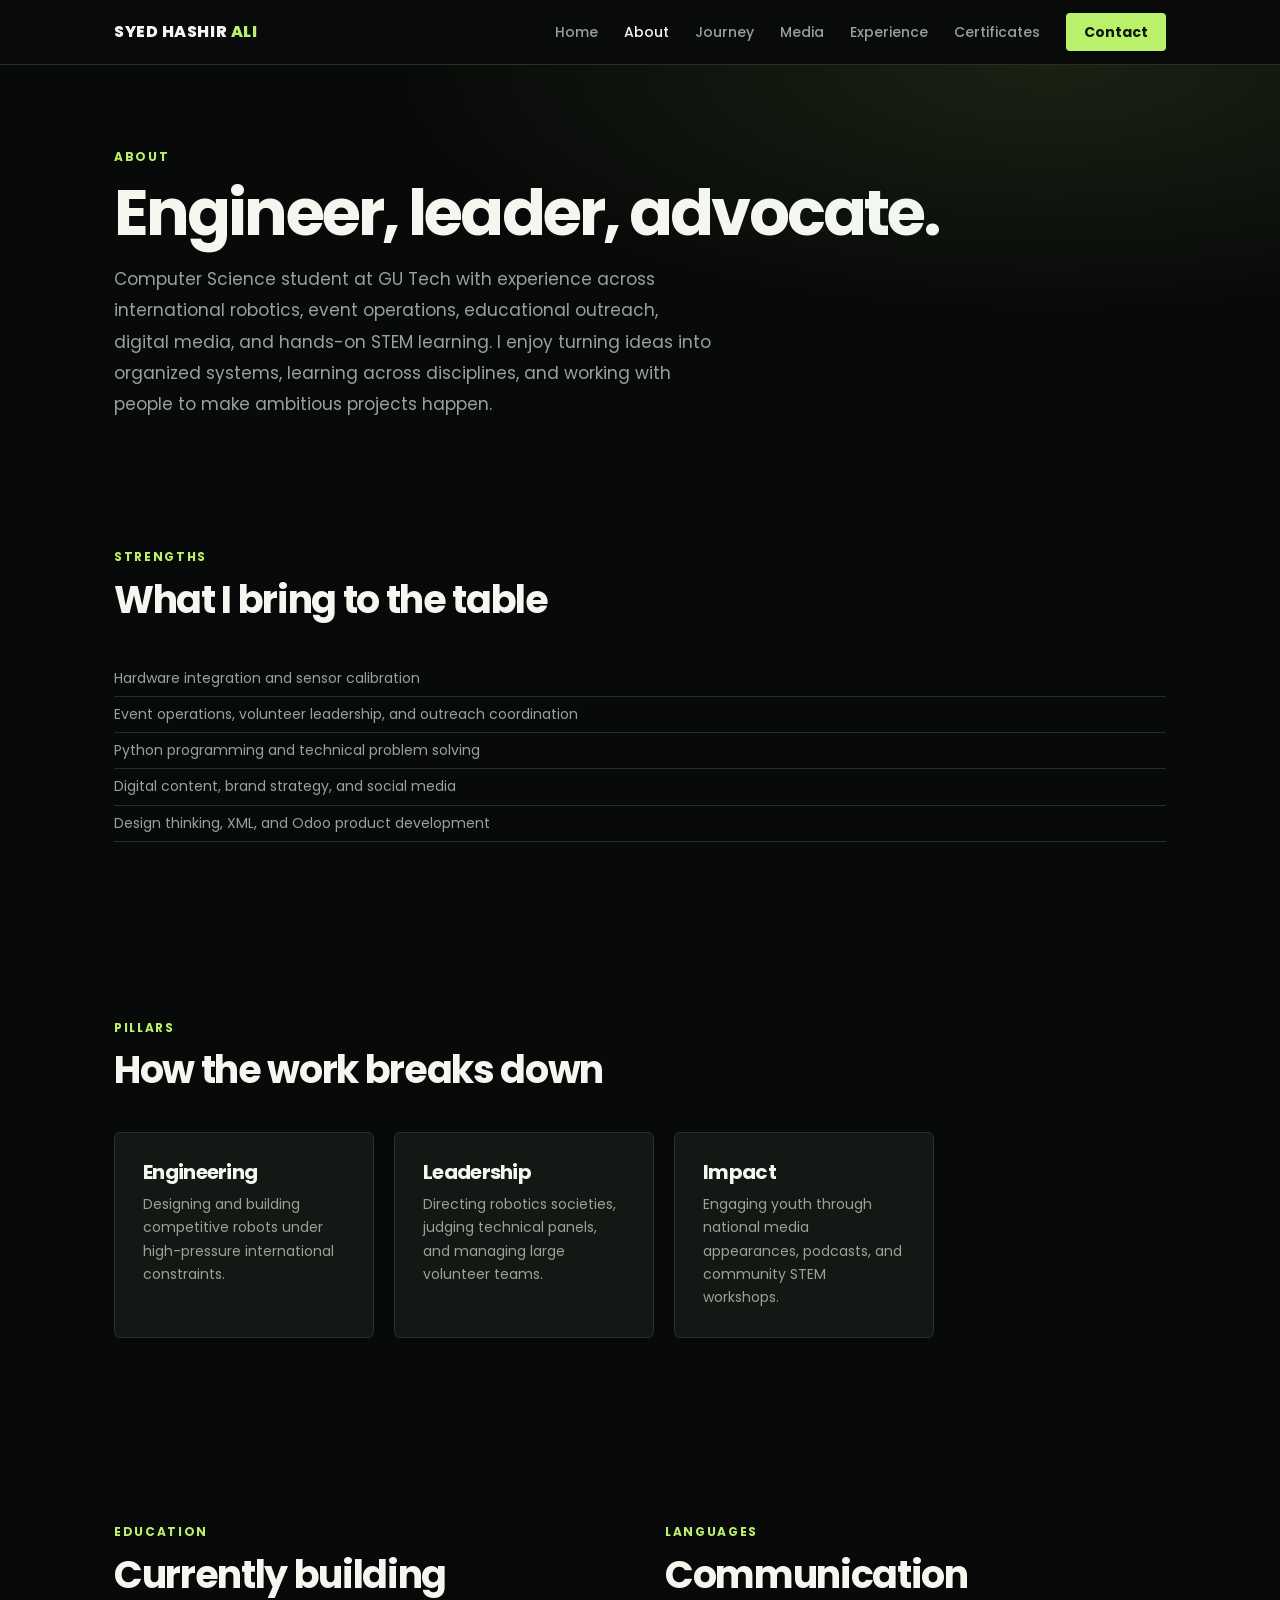
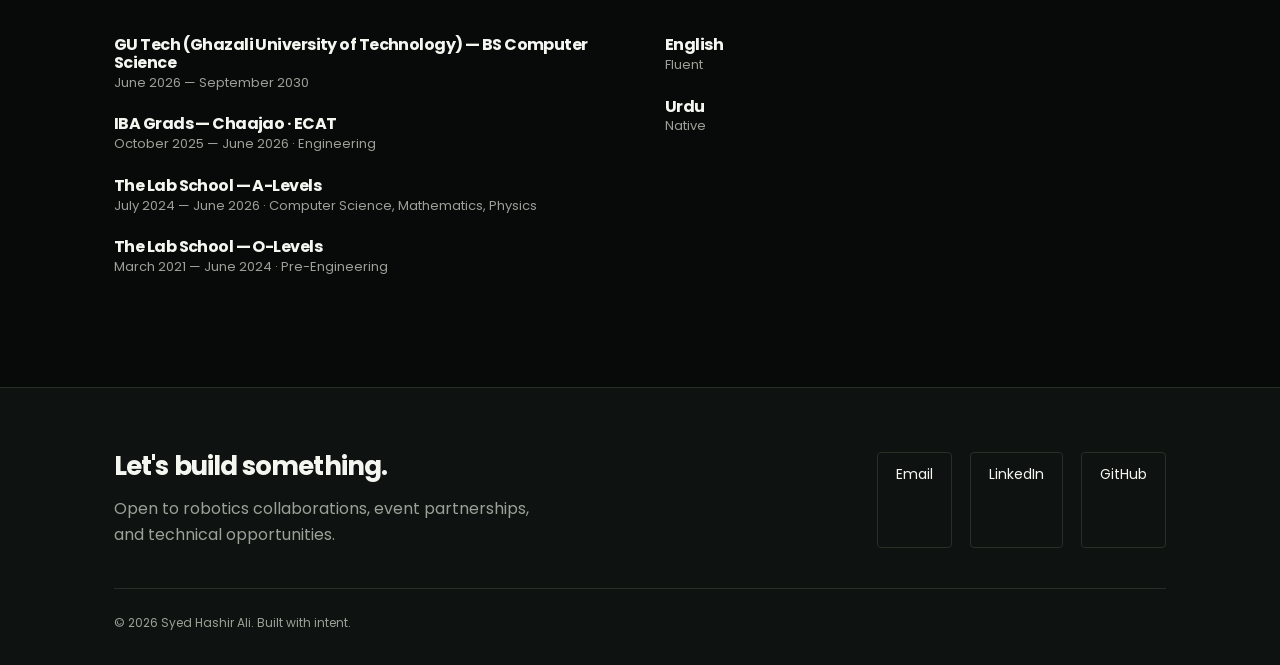
==== public/about.html @ 3af96822 "Fix asset paths and structure for Vercel" ====
<!DOCTYPE html>
<html lang="en">
<head>
<meta charset="UTF-8">
<meta name="viewport" content="width=device-width, initial-scale=1">
<title>About — Syed Hashir Ali</title>
<link rel="preconnect" href="https://fonts.googleapis.com">
<link href="https://fonts.googleapis.com/css2?family=Poppins:wght@400;500;600;700;800&display=swap" rel="stylesheet">
<link rel="stylesheet" href="style.css">
</head>
<body>

<nav>
  <div class="wrap">
    <a class="logo" href="index.html">SYED HASHIR <span>ALI</span></a>
    <button class="nav-toggle" aria-label="Menu">☰</button>
    <ul class="nav-links">
      <li><a href="index.html">Home</a></li>
      <li><a href="about.html" class="active">About</a></li>
      <li><a href="journey.html">Journey</a></li>
      <li><a href="media.html">Media</a></li>
      <li><a href="experience.html">Experience</a></li>
      <li><a href="certifications.html">Certificates</a></li>
      <li><a href="contact.html" class="cta">Contact</a></li>
    </ul>
  </div>
</nav>

<section class="page-hero">
  <div class="wrap">
    <div class="eyebrow">About</div>
    <h1>Engineer, leader, advocate.</h1>
    <p>Computer Science student at GU Tech with experience across international robotics, event operations, educational outreach, digital media, and hands-on STEM learning. I enjoy turning ideas into organized systems, learning across disciplines, and working with people to make ambitious projects happen.</p>
  </div>
</section>

<section>
  <div class="wrap">
    <div class="section-head reveal"><div class="eyebrow">Strengths</div><h2>What I bring to the table</h2></div>
    <div class="skills-grid reveal">
      <div class="skill-cat"><ul>
        <li>Hardware integration and sensor calibration</li>
        <li>Event operations, volunteer leadership, and outreach coordination</li>
        <li>Python programming and technical problem solving</li>
        <li>Digital content, brand strategy, and social media</li>
        <li>Design thinking, XML, and Odoo product development</li>
      </ul></div>
    </div>
  </div>
</section>

<section>
  <div class="wrap">
    <div class="section-head reveal"><div class="eyebrow">Pillars</div><h2>How the work breaks down</h2></div>
    <div class="pillars-row reveal">
      <div class="pillar"><h3>Engineering</h3><p>Designing and building competitive robots under high-pressure international constraints.</p></div>
      <div class="pillar"><h3>Leadership</h3><p>Directing robotics societies, judging technical panels, and managing large volunteer teams.</p></div>
      <div class="pillar"><h3>Impact</h3><p>Engaging youth through national media appearances, podcasts, and community STEM workshops.</p></div>
    </div>
  </div>
</section>

<section id="education">
  <div class="wrap two-col">
    <div class="reveal">
      <div class="section-head"><div class="eyebrow">Education</div><h2>Currently building</h2></div>
      <div class="edu-item"><h3>GU Tech (Ghazali University of Technology) — BS Computer Science</h3><div class="when">June 2026 — September 2030</div></div>
      <div class="edu-item"><h3>IBA Grads — Chaajao · ECAT</h3><div class="when">October 2025 — June 2026 · Engineering</div></div>
      <div class="edu-item"><h3>The Lab School — A-Levels</h3><div class="when">July 2024 — June 2026 · Computer Science, Mathematics, Physics</div></div>
      <div class="edu-item"><h3>The Lab School — O-Levels</h3><div class="when">March 2021 — June 2024 · Pre-Engineering</div></div>
    </div>
    <div class="reveal">
      <div class="section-head"><div class="eyebrow">Languages</div><h2>Communication</h2></div>
      <div class="edu-item"><h3>English</h3><div class="when">Fluent</div></div>
      <div class="edu-item"><h3>Urdu</h3><div class="when">Native</div></div>
    </div>
  </div>
</section>

<footer>
  <div class="wrap">
    <div class="foot-grid">
      <div>
        <h2>Let's build something.</h2>
        <p style="color:var(--muted); max-width:420px;">Open to robotics collaborations, event partnerships, and technical opportunities.</p>
      </div>
      <div class="foot-links">
        <a href="mailto:ahashir541@gmail.com">Email</a>
        <a href="https://www.linkedin.com/in/syedhashiraly" target="_blank" rel="noopener">LinkedIn</a>
        <a href="https://github.com/ahashir541" target="_blank" rel="noopener">GitHub</a>
      </div>
    </div>
    <div class="copyright">© 2026 Syed Hashir Ali. Built with intent.</div>
  </div>
</footer>

<script src="main.js"></script>
</body>
</html>
---- public/style.css ----
/* ============================================
   Syed Hashir Ali — Personal Site
   Shared stylesheet, used by every page.
   ============================================ */
:root{
  --bg:#080A09; --bg2:#0E1210; --text:#F4F6F0; --muted:#9AA198;
  --accent:#B9F26A; --accent2:#B9F26A; --card:#131815; --border:#273027;
}
*{box-sizing:border-box; margin:0; padding:0;}
html{scroll-behavior:smooth;}
body{background:var(--bg); color:var(--text); font-family:'Poppins',system-ui,sans-serif; line-height:1.65; overflow-x:hidden;}
h1,h2,h3{font-family:'Poppins',system-ui,sans-serif; font-weight:700; line-height:1.12; letter-spacing:-0.035em;}
img{max-width:100%; display:block;}
a{color:inherit;}
.wrap{max-width:1100px; margin:0 auto; padding:0 24px;}
.eyebrow{font-size:12px; letter-spacing:.14em; text-transform:uppercase; color:var(--accent); font-weight:700; margin-bottom:12px;}
section{padding:88px 0;}
@media(max-width:640px){section{padding:56px 0;}}

/* NAV */
nav{position:sticky; top:0; z-index:50; background:rgba(10,10,12,.9); backdrop-filter:blur(8px); border-bottom:1px solid var(--border);}
nav .wrap{display:flex; justify-content:space-between; align-items:center; height:64px;}
.logo{font-family:'Poppins',sans-serif; font-size:16px; font-weight:800; letter-spacing:.035em; text-decoration:none;}
.logo span{color:var(--accent);}
.nav-links{display:flex; gap:26px; align-items:center; list-style:none;}
.nav-links a{text-decoration:none; font-size:14px; color:var(--muted); font-weight:500;}
.nav-links a:hover, .nav-links a.active{color:var(--text);}
.nav-links a.cta{background:var(--accent); color:#11170c; padding:9px 18px; border-radius:4px; font-weight:700;}
.nav-toggle{display:none; background:none; border:none; color:var(--text); font-size:22px; cursor:pointer;}
@media(max-width:760px){
  .nav-toggle{display:block;}
  .nav-links{position:fixed; top:64px; left:0; right:0; background:var(--bg); flex-direction:column; align-items:flex-start; padding:20px 24px; border-bottom:1px solid var(--border); display:none;}
  .nav-links.open{display:flex;}
}

/* HERO (two-column, large photo like tonyrobbins.com) */
.hero{padding:80px 0 90px; background:radial-gradient(ellipse at 20% 0%, rgba(185,242,106,.12), transparent 60%);}
.hero .wrap{display:grid; grid-template-columns:1.1fr .9fr; gap:50px; align-items:center;}
@media(max-width:860px){.hero .wrap{grid-template-columns:1fr; text-align:center;}}
.hero h1{font-size:clamp(34px,5.5vw,60px); margin-bottom:20px;}
.hero p{color:var(--muted); font-size:clamp(15px,2vw,18px); max-width:520px; margin-bottom:32px;}
@media(max-width:860px){.hero p{margin-left:auto; margin-right:auto;}}
.btn-row{display:flex; gap:14px; flex-wrap:wrap;}
@media(max-width:860px){.btn-row{justify-content:center;}}
.btn{padding:14px 28px; border-radius:4px; font-weight:700; text-decoration:none; font-size:15px; display:inline-block;}
.btn-primary{background:var(--accent); color:#11170c;}
.btn-outline{border:1px solid var(--border); color:var(--text);}

.hero-photo{position:relative; aspect-ratio:4/5; border-radius:10px; overflow:hidden; border:1px solid var(--border); background:var(--card);}
.hero-photo img{width:100%; height:100%; object-fit:cover;}
.hero-photo .placeholder{position:absolute; inset:0; display:flex; align-items:center; justify-content:center; text-align:center; padding:24px; color:var(--muted); font-size:13px; border:1px dashed var(--border); margin:8px; border-radius:6px;}

.reel-row{display:grid; grid-template-columns:repeat(3, minmax(0, 1fr)); gap:18px; margin:-12px auto 0; max-width:1100px; padding:0 24px 12px;}
.reel-card{display:block; background:var(--card); border:1px solid var(--border); border-radius:12px; overflow:hidden; text-decoration:none; transition:transform .2s ease, border-color .2s ease; box-shadow:0 20px 30px rgba(0,0,0,.08);}
.reel-card:hover{transform:translateY(-2px); border-color:rgba(185,242,106,.7);}
.reel-video{position:relative; aspect-ratio:9/16; overflow:hidden; background:#000; border-bottom:1px solid var(--border);}
.reel-video iframe, .reel-video video{position:absolute; inset:0; width:100%; height:100%; border:0; background:#000; display:block; object-fit:cover;}
.reel-video video{object-fit:cover;}
.reel-video--fallback{display:flex; align-items:center; justify-content:center; background:linear-gradient(135deg,rgba(185,242,106,.25),rgba(185,242,106,.08));}
.reel-fallback{display:flex; flex-direction:column; align-items:center; justify-content:center; gap:8px; text-align:center; padding:20px; color:var(--text);}
.reel-fallback strong{font-size:18px; letter-spacing:.04em; text-transform:uppercase;}
.reel-fallback span{font-size:12px; color:var(--muted); line-height:1.5;}
.reel-copy{padding:16px 18px 18px;}
.reel-tag{display:inline-block; font-size:11px; letter-spacing:.12em; text-transform:uppercase; color:var(--accent); font-weight:700; margin-bottom:8px;}
.reel-copy h3{font-size:18px; margin:0;}
@media(max-width:760px){.reel-row{grid-template-columns:1fr; padding:0 24px 8px;}}

/* STATS */
.stats{border-top:1px solid var(--border); border-bottom:1px solid var(--border);}
.stats .wrap{display:grid; grid-template-columns:repeat(4,1fr); gap:24px; padding:48px 24px;}
.stat b{font-family:'Poppins',sans-serif; font-weight:700; font-size:clamp(28px,4vw,46px); color:var(--accent); display:block;}
.stat span{color:var(--muted); font-size:13px;}
@media(max-width:640px){.stats .wrap{grid-template-columns:repeat(2,1fr);}}

/* PILLARS */
.pillars-row{display:flex; gap:20px; overflow-x:auto; padding-bottom:8px;}
.pillar{flex:0 0 260px; background:var(--card); border:1px solid var(--border); border-radius:6px; padding:28px;}
.pillar h3{font-size:20px; margin-bottom:10px;}
.pillar p{color:var(--muted); font-size:14px;}

/* CARDS GENERIC */
.card-row{display:flex; gap:20px; overflow-x:auto; padding-bottom:8px;}
.jcard{flex:0 0 320px; background:var(--card); border:1px solid var(--border); border-radius:6px; padding:26px;}
.jcard .photo{aspect-ratio:16/9; border-radius:6px; overflow:hidden; border:1px dashed var(--border); margin-bottom:16px; display:flex; align-items:center; justify-content:center; color:var(--muted); font-size:12px; background:var(--bg2);}
.jcard .photo img{width:100%; height:100%; object-fit:cover;}
.jcard h3{font-size:19px; margin-bottom:8px;}
.jcard p{color:var(--muted); font-size:14px; margin-bottom:12px;}
.tag-row{display:flex; flex-wrap:wrap; gap:6px;}
.tag{font-size:11px; border:1px solid var(--border); color:var(--muted); padding:4px 9px; border-radius:20px;}
.outcome{color:var(--accent); font-size:13px; font-weight:600;}

/* SECTION HEADS */
.section-head{margin-bottom:40px;}
.section-head h2{font-size:clamp(26px,4vw,38px);}
.page-hero{padding:64px 0 20px;}
.page-hero h1{font-size:clamp(32px,5vw,52px);}
.page-hero p{color:var(--muted); max-width:600px;}

/* LEADERSHIP / JUDGING LIST */
.list-item{border-left:2px solid var(--accent); padding:6px 0 6px 20px; margin-bottom:26px;}
.list-item h3{font-size:18px; margin-bottom:6px;}
.list-item .role{color:var(--accent); font-size:13px; font-weight:600; margin-bottom:8px;}
.list-item ul{color:var(--muted); font-size:14px; padding-left:18px;}
.list-item li{margin-bottom:4px;}

/* MEDIA */
.media-strip{display:flex; gap:14px; flex-wrap:wrap; margin-bottom:32px;}
.media-strip span{border:1px solid var(--border); padding:8px 16px; border-radius:20px; font-size:13px; color:var(--muted);}
.media-grid{display:grid; grid-template-columns:repeat(auto-fit,minmax(260px,1fr)); gap:20px;}
.mcard{background:var(--card); border:1px solid var(--border); border-radius:6px; padding:22px;}
.mcard .video-slot{aspect-ratio:16/9; border:1px dashed var(--border); border-radius:6px; margin-bottom:14px; display:flex; align-items:center; justify-content:center; color:var(--muted); font-size:12px; overflow:hidden; background:var(--bg2);}
.mcard .video-slot video, .mcard .video-slot img{width:100%; height:100%; object-fit:cover;}
.mcard .tag{border-color:var(--accent); color:var(--accent); margin-bottom:10px; display:inline-block;}
.mcard p{color:var(--muted); font-size:14px;}

/* TIMELINE */
.timeline-item{display:grid; grid-template-columns:160px 1fr; gap:20px; padding:22px 0; border-bottom:1px solid var(--border);}
.timeline-item:last-child{border-bottom:none;}
.timeline-item .when{color:var(--muted); font-size:13px;}
.timeline-item h3{font-size:18px; margin-bottom:8px;}
.timeline-item ul{color:var(--muted); font-size:14px; padding-left:18px;}
@media(max-width:640px){.timeline-item{grid-template-columns:1fr;}}

/* SKILLS */
.skills-grid{display:grid; grid-template-columns:repeat(auto-fit,minmax(220px,1fr)); gap:20px;}
.skill-cat h3{font-size:15px; color:var(--accent); margin-bottom:12px;}
.skill-cat ul{list-style:none; color:var(--muted); font-size:14px;}
.skill-cat li{padding:6px 0; border-bottom:1px solid var(--border);}

/* EDU / CERTS */
.two-col{display:grid; grid-template-columns:1fr 1fr; gap:50px;}
@media(max-width:800px){.two-col{grid-template-columns:1fr;}}
.edu-item{margin-bottom:22px;}
.edu-item h3{font-size:16px;}
.edu-item .when{color:var(--muted); font-size:13px; margin-bottom:4px;}
.cert-item{padding:12px 0; border-bottom:1px solid var(--border); font-size:14px;}
.cert-item .issuer{color:var(--muted); font-size:13px;}

/* GALLERY (for media/journey photo grids) */
.gallery-grid{display:grid; grid-template-columns:repeat(auto-fit,minmax(200px,1fr)); gap:16px;}
.gallery-slot{aspect-ratio:1/1; border:1px dashed var(--border); border-radius:6px; display:flex; align-items:center; justify-content:center; color:var(--muted); font-size:12px; text-align:center; padding:12px; background:var(--card); overflow:hidden;}
.gallery-slot img{width:100%; height:100%; object-fit:cover;}

/* EMPTY STATE */
.empty{border:1px dashed var(--border); border-radius:6px; padding:40px; text-align:center; color:var(--muted);}

/* CONTACT FORM */
.contact-form{display:grid; gap:16px; max-width:520px;}
.contact-form input, .contact-form textarea{background:var(--card); border:1px solid var(--border); color:var(--text); padding:14px; border-radius:4px; font-family:inherit; font-size:14px;}
.contact-form textarea{min-height:130px; resize:vertical;}
.contact-form button{width:fit-content;}

/* FOOTER */
footer{background:var(--bg2); border-top:1px solid var(--border); padding:64px 0 32px;}
.foot-grid{display:flex; justify-content:space-between; flex-wrap:wrap; gap:32px; margin-bottom:40px;}
footer h2{font-size:26px; margin-bottom:14px;}
.foot-links{display:flex; gap:18px; flex-wrap:wrap;}
.foot-links a{text-decoration:none; border:1px solid var(--border); padding:10px 18px; border-radius:4px; font-size:14px;}
.copyright{color:var(--muted); font-size:12px; border-top:1px solid var(--border); padding-top:24px;}

.reveal{opacity:0; transform:translateY(16px); transition:opacity .6s ease, transform .6s ease;}
.reveal.in{opacity:1; transform:none;}

/* SHARED PAGE RHYTHM */
.page-hero{padding:82px 0 38px; background:radial-gradient(ellipse at 82% 0%,rgba(185,242,106,.1),transparent 44%),var(--bg);}
.page-hero h1{max-width:900px; font-size:clamp(36px,6vw,64px); letter-spacing:-.045em; line-height:1.06;}
.page-hero p{margin-top:17px; font-size:clamp(14px,1.4vw,17px); line-height:1.85;}
section h2{letter-spacing:-.035em;}
.skill-cat h3{font-family:'Poppins',sans-serif;}
.edu-item h3,.timeline-item h3,.list-item h3,.jcard h3,.mcard h3{font-family:'Poppins',sans-serif;}
.tag,.outcome{letter-spacing:.015em;}
.nav-links a.cta:hover{background:#ceff8b;}
button:focus-visible,a:focus-visible,input:focus-visible,textarea:focus-visible{outline:2px solid var(--accent); outline-offset:3px;}

/* EXPERIENCE */
.experience-hero{padding-bottom:49px;}
.experience-hero h1{max-width:800px;}
.experience-overview{padding:0; border-top:1px solid var(--border); border-bottom:1px solid var(--border); background:var(--bg2);}
.experience-overview__grid{display:grid; grid-template-columns:repeat(4,1fr); padding-top:23px; padding-bottom:23px;}
.experience-overview__grid>div{display:flex; align-items:center; gap:13px; min-height:36px; padding-left:20px; border-left:1px solid var(--border); color:#c2c8bf; font-size:12px;}
.experience-overview__grid>div:first-child{padding-left:0; border-left:0;}
.experience-overview__grid strong{color:var(--accent); font-size:17px;}
.experience-layout{display:grid; grid-template-columns:.7fr 1.3fr; gap:clamp(42px,9vw,125px);}
.experience-side{position:sticky; top:100px; align-self:start;}
.experience-side h2{margin:7px 0 15px; font-size:clamp(27px,3.5vw,39px);}
.experience-side>p{max-width:350px; margin-bottom:20px; color:var(--muted); font-size:13px; line-height:1.85;}
.experience-side .text-link{color:var(--accent); text-decoration:none;}
.experience-timeline{border-top:1px solid var(--border);}
.experience-entry{display:grid; grid-template-columns:126px 1fr; gap:18px; padding:25px 0 26px; border-bottom:1px solid var(--border);}
.experience-entry__date{padding-top:3px; color:var(--accent); font-size:11px; font-weight:600; line-height:1.6;}
.experience-entry__type{color:#8d968d; font-size:10px; letter-spacing:.1em; text-transform:uppercase;}
.experience-entry h3{margin:7px 0 9px; font-size:18px; line-height:1.4;}
.experience-entry ul{padding-left:17px; color:var(--muted); font-size:12px; line-height:1.8;}
.experience-entry li{margin:4px 0;}
.experience-skills{border-top:1px solid var(--border); background:var(--bg2);}
.experience-cert-link{margin-top:27px; font-size:13px;}
.experience-cert-link span{margin-left:5px; color:var(--accent);}

/* CERTIFICATES */
.certificate-section{padding-top:24px;}
.certificate-notice{display:flex; gap:14px; align-items:flex-start; margin:0 0 57px; padding:18px 20px; border:1px solid rgba(185,242,106,.24); background:rgba(185,242,106,.045);}
.certificate-notice__icon{display:grid; flex:none; place-items:center; width:23px; height:23px; border:1px solid rgba(185,242,106,.55); border-radius:50%; color:var(--accent); font-size:13px; font-style:normal;}
.certificate-notice p{color:#b9c0b5; font-size:12px; line-height:1.8;}
.certificate-heading{margin-top:62px;}
.certificate-grid{display:grid; grid-template-columns:repeat(2,minmax(0,1fr)); gap:13px;}
.certificate-grid--three{grid-template-columns:repeat(3,minmax(0,1fr));}
.certificate-card{position:relative; display:flex; flex-direction:column; min-height:230px; padding:21px; overflow:hidden; border:1px solid var(--border); background:linear-gradient(145deg,#151b16,#0b0f0c);}
.certificate-grid--scan{grid-template-columns:repeat(2,minmax(0,1fr)); align-items:stretch;}
.certificate-card--scan{min-height:0; padding:0;}
.certificate-scan{display:grid; place-items:center; width:100%; aspect-ratio:1.5; padding:12px; background:#f2f3ef;}
.certificate-scan img{width:100%; height:100%; object-fit:contain;}
.certificate-scan:hover img{transform:scale(1.025);}
.certificate-card--scan .certificate-card__body{padding:17px 19px 20px;}
.certificate-card:after{position:absolute; right:-38px; bottom:-82px; width:155px; height:155px; border:1px solid rgba(185,242,106,.1); border-radius:50%; box-shadow:0 0 0 17px rgba(185,242,106,.025); content:"";}
.certificate-card__index{color:#828a7e; font-size:9px; font-weight:600; letter-spacing:.12em;}
.certificate-card__mark{display:grid; place-items:center; width:39px; height:39px; margin:22px 0 15px; border:1px solid rgba(185,242,106,.3); color:var(--accent); font-size:14px; font-weight:700;}
.certificate-card__body{position:relative; z-index:1; margin-top:auto;}
.certificate-card__issuer{color:var(--accent); font-size:9px; font-weight:600; letter-spacing:.09em; text-transform:uppercase;}
.certificate-card h3{margin:6px 0 5px; font-size:15px; line-height:1.5;}
.certificate-card p{color:var(--muted); font-size:10px; line-height:1.7;}
.certificate-footer{display:flex; justify-content:space-between; align-items:center; gap:20px; margin-top:50px; padding:22px 0; border-top:1px solid var(--border);}
.certificate-footer p{color:var(--muted); font-size:13px;}
.certificate-footer .btn{font-size:12px;}

/* COMPETITION STORIES */
.event-feature{display:grid; grid-template-columns:1.18fr .82fr; align-items:stretch; overflow:hidden; border:1px solid var(--border); background:var(--bg2);}
.event-feature__photo{position:relative; min-height:350px; overflow:hidden; background:#121714;}
.event-feature__photo img{position:absolute; inset:0; width:100%; height:100%; object-fit:cover;}
.event-feature__photo:after{position:absolute; inset:45% 0 0; background:linear-gradient(transparent,rgba(5,8,6,.65)); content:"";}
.event-feature__photo figcaption{position:absolute; z-index:1; bottom:15px; left:17px; color:#edf1e8; font-size:10px; letter-spacing:.09em; text-transform:uppercase;}
.event-feature__note{display:flex; flex-direction:column; align-items:flex-start; justify-content:center; padding:clamp(24px,4vw,47px);}
.event-feature__note h2{margin:0 0 13px; font-size:clamp(25px,3.2vw,37px); line-height:1.2;}
.event-feature__note p{color:var(--muted); font-size:12px; line-height:1.85;}
.event-feature__stamp{margin-top:26px; color:#f1f4ea; font-size:10px; font-weight:600; letter-spacing:.14em;}
.event-feature__stamp i{padding:0 5px; color:var(--accent); font-style:normal;}
.event-gallery .gallery-slot{position:relative; border:1px solid var(--border); border-radius:0;}
.event-gallery .gallery-slot img{position:absolute; inset:0;}
.event-gallery .gallery-slot figcaption{position:absolute; z-index:1; right:0; bottom:0; left:0; padding:24px 12px 10px; background:linear-gradient(transparent,rgba(5,8,6,.75)); color:#edf1e8; font-size:10px; text-align:left;}
.photo--event{position:relative; flex-direction:column; align-items:flex-start!important; justify-content:center!important; padding:23px!important; border:1px solid rgba(185,242,106,.14)!important; background:radial-gradient(circle at 77% 28%,rgba(185,242,106,.16),transparent 36%),linear-gradient(140deg,#172018,#0d100e)!important;}
.photo--event span,.photo--event small{position:relative; z-index:1; color:#b4beb0; font-size:9px; letter-spacing:.14em; text-transform:uppercase;}
.photo--event b{position:relative; z-index:1; color:var(--accent); font-size:48px; line-height:1.05;}
.photo--event small{color:#8d968d; letter-spacing:.05em; text-transform:none;}
.event-feature--graphic{grid-template-columns:1fr 1fr;}
.robotron-event-art{position:relative; display:flex; flex-direction:column; justify-content:center; min-height:350px; padding:35px; overflow:hidden; background:radial-gradient(ellipse at 65% 47%,rgba(185,242,106,.12),transparent 38%),linear-gradient(145deg,#172018,#0d100e);}
.robotron-event-art__orbit{position:absolute; top:50%; left:50%; width:255px; height:255px; border:1px solid rgba(185,242,106,.17); border-radius:50%; transform:translate(-50%,-50%); box-shadow:0 0 0 31px rgba(185,242,106,.025),0 0 0 68px rgba(185,242,106,.02);}
.robotron-event-art__number{position:relative; z-index:1; color:var(--accent); font-size:clamp(76px,12vw,135px); font-weight:700; letter-spacing:-.08em; line-height:.95;}
.robotron-event-art__number span{font-size:.55em;}
.robotron-event-art__caption{position:relative; z-index:1; margin-top:18px; color:#d5ddd1; font-size:9px; letter-spacing:.15em;}
.robotron-event-art__line{position:absolute; right:-20px; bottom:60px; left:30px; height:1px; background:linear-gradient(90deg,transparent,rgba(185,242,106,.7),transparent);}

/* MEDIA */
.media-highlight{padding:35px 0; border-block:1px solid var(--border); background:var(--bg2);}
.media-highlight__grid{display:flex; align-items:center; justify-content:space-between; gap:35px;}
.media-highlight__intro .eyebrow{margin-bottom:7px;}
.media-highlight__intro h2{font-size:clamp(22px,3vw,31px); line-height:1.35;}
.media-highlight__intro h2 span{color:var(--accent);}
.media-highlight__outlets{display:flex; flex-wrap:wrap; gap:8px;}
.media-highlight__outlets span{padding:7px 11px; border:1px solid var(--border); color:#bac0b6; font-size:10px;}
.media-asset-note{padding-top:13px; color:#8f978d; font-size:10px; line-height:1.7;}
.media-content{padding-top:76px;}
.media-showcase{display:grid; grid-template-columns:repeat(2,minmax(0,1fr)); gap:16px;}
.media-feature{overflow:hidden; border:1px solid var(--border); background:var(--card);}
.media-feature--video{grid-column:1/-1; display:grid; grid-template-columns:1.2fr .8fr;}
.media-feature__visual{position:relative; aspect-ratio:16/9; overflow:hidden; background:#0a0e0b;}
.media-feature__visual img,.media-feature__visual video{position:absolute; inset:0; width:100%; height:100%; object-fit:cover;}
.media-feature__visual--podcast img{object-position:center;}
.media-feature__stamp{position:absolute; right:11px; bottom:11px; z-index:1; padding:5px 8px; background:rgba(5,8,6,.78); color:#f1f4eb; font-size:9px; letter-spacing:.1em;}
.media-feature__stamp i{color:var(--accent); font-style:normal;}
.media-feature__copy{padding:20px 21px 22px;}
.media-feature__tag{color:var(--accent); font-size:9px; font-weight:600; letter-spacing:.1em; text-transform:uppercase;}
.media-feature__copy h3{margin:8px 0; font-size:17px;}
.media-feature__copy p{color:var(--muted); font-size:11px; line-height:1.8;}
.media-feature--video .media-feature__copy{display:flex; flex-direction:column; justify-content:center; padding:clamp(22px,4vw,45px);}
.media-feature--video .media-feature__copy h3{font-size:clamp(19px,2.4vw,27px);}
.podcast-note{display:grid; grid-template-columns:190px 1fr; align-items:center; gap:25px; margin-top:34px; padding:17px; border:1px solid var(--border); background:var(--bg2);}
.podcast-note img{width:100%; max-height:120px; object-fit:cover; object-position:center 35%;}
.podcast-note .eyebrow{margin-bottom:6px;}
.podcast-note p{color:#b4bbb0; font-size:12px; line-height:1.8;}
.media-coverage{display:flex; flex-wrap:wrap; align-items:baseline; gap:14px 30px; margin-top:37px; padding-top:22px; border-top:1px solid var(--border);}
.media-coverage .eyebrow{margin-bottom:0; white-space:nowrap;}
.media-coverage p{flex:1; min-width:260px; color:var(--muted); font-size:11px; line-height:1.8;}

/* HOMEPAGE */
.home-page{--home-ink:#080A09; --home-panel:#101512; --home-line:rgba(255,255,255,.1); --home-green:#B9F26A;}
.home-page .eyebrow{letter-spacing:.16em;}
.home-page .home-hero{min-height:670px; padding:78px 0 80px; position:relative; overflow:hidden; background:radial-gradient(ellipse at 75% 46%,rgba(197,244,103,.095),transparent 35%),radial-gradient(ellipse at 16% 0%,rgba(185,242,106,.09),transparent 48%),var(--home-ink);}
.home-page .home-hero:after{content:""; position:absolute; width:510px; height:510px; border:1px solid rgba(255,255,255,.045); border-radius:50%; right:-190px; top:80px; box-shadow:0 0 0 58px rgba(255,255,255,.018),0 0 0 116px rgba(255,255,255,.013); pointer-events:none;}
.home-hero__grid{position:relative; z-index:1; display:grid; grid-template-columns:1fr .83fr; gap:clamp(38px,7vw,98px); align-items:center;}
.home-hero__copy{padding:14px 0 24px;}
.home-page .home-hero .eyebrow{display:flex; align-items:center; gap:10px; margin-bottom:25px; color:#d8d9d3;}
.status-dot{width:7px; height:7px; flex:none; border-radius:50%; background:var(--home-green); box-shadow:0 0 15px rgba(197,244,103,.7);}
.home-hero h1{font-size:clamp(46px,7.3vw,88px); line-height:.99; letter-spacing:-.055em; font-weight:800; margin-bottom:24px;}
.home-hero h1 span,.home-section-head h2 span,.home-next h2 span{color:var(--home-green);}
.home-hero__intro{max-width:530px; margin:0 0 24px; color:#b2b4ad; font-size:clamp(15px,1.5vw,18px); line-height:1.75;}
.home-hero__facts{display:flex; flex-wrap:wrap; gap:11px 24px; margin-bottom:29px; color:#a8aaa4; font-size:12px;}
.home-hero__facts span{display:flex; align-items:center; gap:7px;}
.home-hero__facts b{color:var(--home-green); font-size:15px;}
.home-page .home-hero .btn-row{gap:12px;}
.home-page .home-hero .btn{border-radius:5px; transition:transform .2s ease,background .2s ease,border-color .2s ease;}
.home-page .home-hero .btn:hover,.home-page .home-next .btn:hover{transform:translateY(-2px);}
.home-page .home-hero .btn-primary,.home-page .home-next .btn-primary{background:var(--home-green); color:#11150b;}
.home-page .home-hero .btn-primary:hover,.home-page .home-next .btn-primary:hover{background:#d3ff82;}
.home-page .home-hero .btn-outline{border-color:rgba(255,255,255,.24);}
.home-page .home-hero .btn-outline:hover{border-color:var(--home-green);}
.home-hero__location{margin-top:31px; color:#73766f; font-size:11px; letter-spacing:.045em;}
.home-hero__location span{padding:0 5px; color:var(--home-green);}
.home-hero__portrait{position:relative; width:100%; max-width:475px; aspect-ratio:.82; justify-self:end; border:1px solid rgba(255,255,255,.12); border-radius:4px; background:#171a1b; isolation:isolate;}
.home-hero__portrait:before{content:""; position:absolute; z-index:-1; inset:16px -16px -16px 16px; border:1px solid rgba(197,244,103,.35);}
.home-hero__portrait:after{content:""; position:absolute; z-index:1; inset:40% 0 0; background:linear-gradient(180deg,transparent,rgba(5,8,8,.5)); pointer-events:none;}
.home-hero__portrait img{width:100%; height:100%; object-fit:cover; object-position:center 54%; border-radius:3px;}
.portrait-note{position:absolute; z-index:2; left:-26px; bottom:31px; display:flex; align-items:center; gap:13px; max-width:calc(100% - 20px); padding:13px 17px; border:1px solid rgba(255,255,255,.14); background:rgba(11,13,13,.88); backdrop-filter:blur(12px);}
.portrait-note__mark{display:grid; place-items:center; width:32px; height:32px; border:1px solid rgba(197,244,103,.4); color:var(--home-green);}
.portrait-note strong,.portrait-note small{display:block;}
.portrait-note strong{font-size:12px; letter-spacing:.04em;}
.portrait-note small{margin-top:3px; color:#a5a79f; font-size:10px;}
.portrait-index{position:absolute; z-index:2; right:15px; top:16px; padding:5px 8px; background:rgba(10,12,12,.72); color:#e1e4dc; font-size:10px; letter-spacing:.12em;}
.hero-scroll{position:absolute; left:max(24px,calc((100vw - 1100px)/2 + 24px)); bottom:23px; display:flex; align-items:center; gap:10px; color:#85877e; font-size:10px; letter-spacing:.1em; text-transform:uppercase;}
.hero-scroll span{height:1px; width:28px; background:var(--home-green);}

.home-proof{position:relative; z-index:2; border-top:1px solid var(--home-line); border-bottom:1px solid var(--home-line); background:#0e1011;}
.home-proof__grid{display:grid; grid-template-columns:1.25fr repeat(3,1fr); gap:25px; align-items:center; padding-top:27px; padding-bottom:27px;}
.home-proof__intro .eyebrow{margin:0 0 5px; color:var(--home-green); font-size:10px;}
.home-proof__intro p{color:#8e918b; font-size:12px; line-height:1.6;}
.home-proof__intro strong{color:#e5e7e1; font-weight:500;}
.home-proof__stat{display:flex; align-items:center; gap:13px; min-height:47px; padding-left:22px; border-left:1px solid var(--home-line);}
.home-proof__stat>b{color:var(--home-green); font-family:'Poppins',sans-serif; font-weight:700; font-size:34px; line-height:1;}
.home-proof__stat>b span{font-size:.65em;}
.home-proof__stat>span{color:#a5a7a0; font-size:10px; line-height:1.55;}

.home-page .home-story,.home-page .home-pillars{background:var(--home-ink);}
.home-page .home-story{padding-top:112px; padding-bottom:100px;}
.home-section-head{display:flex; justify-content:space-between; align-items:end; gap:35px;}
.home-page .home-section-head{margin-bottom:39px;}
.home-page .home-section-head h2{font-size:clamp(31px,4.8vw,53px); line-height:1.12; letter-spacing:-.035em;}
.home-section-head>p{max-width:370px; margin:0 0 5px; color:#959891; font-size:14px; line-height:1.8;}
.home-story-grid{display:grid; grid-template-columns:repeat(3,minmax(0,1fr)); gap:17px;}
.story-card{min-width:0; overflow:hidden; border:1px solid rgba(255,255,255,.1); background:linear-gradient(160deg,#151819,#0e1011 70%); color:inherit; text-decoration:none; transition:transform .25s ease,border-color .25s ease,box-shadow .25s ease;}
.story-card:hover{transform:translateY(-5px); border-color:rgba(197,244,103,.42); box-shadow:0 18px 45px rgba(0,0,0,.26);}
.story-card__art{position:relative; height:188px; overflow:hidden; background:#151b17;}
.story-card__art svg{position:absolute; width:min(72%,245px); height:82%; right:8%; bottom:0; overflow:visible;}
.art-geneva{background:radial-gradient(ellipse at 72% 39%,rgba(197,244,103,.16),transparent 32%),linear-gradient(145deg,#152018,#111514 73%);}
.art-singapore{background:radial-gradient(ellipse at 76% 40%,rgba(185,242,106,.16),transparent 35%),linear-gradient(145deg,#142018,#101411 72%);}
.art-robotron{background:radial-gradient(ellipse at 77% 40%,rgba(185,242,106,.2),transparent 35%),linear-gradient(145deg,#1b231a,#121512 72%);}
.art-line{fill:none; stroke:rgba(197,244,103,.72); stroke-width:2; stroke-linecap:round; stroke-linejoin:round;}
.art-line--thin{stroke:rgba(197,244,103,.16); stroke-width:1;}
.art-node{fill:#c5f467; filter:drop-shadow(0 0 7px rgba(197,244,103,.8));}
.art-robot{fill:rgba(197,244,103,.12); stroke:#d7ff92; stroke-width:2; stroke-linecap:round; stroke-linejoin:round;}
.art-orbit{position:absolute; border:1px solid rgba(197,244,103,.12); border-radius:50%; transform:rotate(-30deg);}
.art-orbit--one{width:230px; height:102px; top:29px; right:-21px;}
.art-orbit--two{width:290px; height:132px; top:14px; right:-50px;}
.art-sun{position:absolute; top:34px; right:24%; width:47px; height:47px; border-radius:50%; background:radial-gradient(circle,rgba(197,244,103,.56),rgba(197,244,103,.015) 70%);}
.art-label{position:absolute; left:17px; bottom:16px; z-index:1; color:rgba(231,238,223,.67); font-size:9px; letter-spacing:.16em; text-transform:uppercase;}
.art-grid{position:absolute; inset:0; opacity:.28; background-image:linear-gradient(rgba(160,221,234,.08) 1px,transparent 1px),linear-gradient(90deg,rgba(160,221,234,.08) 1px,transparent 1px); background-size:27px 27px; mask-image:linear-gradient(110deg,transparent,#000);}
.art-singapore .art-line{stroke:#b9f26a;}
.art-singapore .art-node{fill:#b9f26a; filter:drop-shadow(0 0 7px rgba(185,242,106,.8));}
.art-wave{fill:none; stroke:rgba(185,242,106,.35); stroke-width:1.5;}
.art-spark{position:absolute; width:5px; height:5px; border-radius:50%; background:#e3ffc0; box-shadow:0 0 12px #b9f26a;}
.art-spark--one{top:42px; left:30%;}.art-spark--two{top:81px; left:19%;}.art-spark--three{top:31px; right:17%;}
.art-robotron .art-line{stroke:#b9f26a;}
.art-robotron .art-node{fill:#b9f26a; filter:drop-shadow(0 0 7px rgba(185,242,106,.8));}
.art-robotron .art-robot{fill:rgba(185,242,106,.14); stroke:#d6ffa4;}
.art-track{fill:none; stroke:rgba(185,242,106,.48); stroke-width:2; stroke-linecap:round; stroke-dasharray:4 6;}
.art-ring{position:absolute; border:1px solid rgba(185,242,106,.2); border-radius:50%;}
.art-ring--one{width:102px; height:102px; top:34px; right:23%;}
.art-ring--two{width:148px; height:148px; top:12px; right:16%;}
.story-card__copy{padding:21px 21px 23px;}
.story-card__eyebrow{margin-bottom:11px; color:var(--home-green); font-size:9px; font-weight:700; letter-spacing:.16em; text-transform:uppercase;}
.story-card__copy h3{max-width:270px; margin-bottom:10px; font-size:20px; line-height:1.25;}
.story-card__copy p{min-height:68px; margin-bottom:18px; color:#9b9e97; font-size:12px; line-height:1.7;}
.story-card__link,.text-link{display:inline-flex; align-items:center; gap:11px; color:#e7ebdf; font-size:11px; font-weight:700; letter-spacing:.04em;}
.story-card__link span,.text-link span{color:var(--home-green); transition:transform .2s ease;}
.story-card:hover .story-card__link span,.text-link:hover span{transform:translate(3px,-2px);}

.home-film{position:relative; overflow:hidden; padding:78px 0; border-top:1px solid var(--home-line); border-bottom:1px solid var(--home-line); background:radial-gradient(ellipse at 83% 50%,rgba(197,244,103,.075),transparent 33%),#101213;}
.home-film__grid{display:grid; grid-template-columns:.78fr 1.22fr; gap:70px; align-items:center;}
.home-film__copy h2{margin-bottom:17px; font-size:clamp(31px,4vw,45px); line-height:1.15;}
.home-film__copy p{max-width:370px; margin-bottom:21px; color:#999c95; font-size:13px; line-height:1.8;}
.home-film__copy .eyebrow{color:var(--home-green);}
.home-film__frame{position:relative; padding:10px 10px 40px; border:1px solid rgba(255,255,255,.13); background:#171a19;}
.home-film__frame:before{content:""; position:absolute; z-index:0; inset:-9px 12px 8px -9px; border:1px solid rgba(197,244,103,.24);}
.home-film__frame video{position:relative; z-index:1; display:block; width:100%; max-height:360px; aspect-ratio:16/9; background:#080909; object-fit:cover;}
.home-film__caption{position:absolute; z-index:1; right:13px; bottom:13px; color:#999d94; font-size:9px; letter-spacing:.13em; text-transform:uppercase;}
.home-film__caption span{padding:0 5px; color:var(--home-green);}
.home-film .text-link{position:relative; z-index:1; text-decoration:none;}
.home-film .text-link:hover{color:var(--home-green);}

.home-shorts{padding:94px 0 86px; overflow:hidden; background:#090c0a;}
.home-shorts__heading{display:grid; grid-template-columns:1.15fr .85fr; gap:clamp(30px,8vw,110px); align-items:end; margin-bottom:31px;}
.home-shorts__heading h2{font-size:clamp(36px,5.8vw,70px); line-height:1.02; letter-spacing:-.055em;}
.home-shorts__heading h2 span{color:var(--home-green);}
.home-shorts__heading p{max-width:430px; margin:0 0 6px; color:#b1b7ad; font-size:13px; line-height:1.85;}
.home-shorts__grid{display:grid; grid-template-columns:repeat(4,minmax(0,1fr)); gap:13px;}
.home-short-card{position:relative; display:block; aspect-ratio:.68; min-height:300px; max-height:590px; overflow:hidden; border:1px solid rgba(255,255,255,.11); border-radius:17px; background:#151a16; color:#f7f8f3; text-decoration:none; isolation:isolate;}
.home-short-card:before{position:absolute; z-index:1; inset:0; background:linear-gradient(180deg,rgba(5,8,6,.2) 0%,rgba(5,8,6,.12) 35%,rgba(5,8,6,.5) 62%,rgba(5,8,6,.95) 100%); content:""; transition:background .25s ease;}
.home-short-card__screen{position:absolute; z-index:0; inset:0; display:flex; flex-direction:column; align-items:center; justify-content:center; gap:15px; overflow:hidden; background:radial-gradient(ellipse at 50% 33%,rgba(185,242,106,.105),transparent 43%),linear-gradient(150deg,#151b16,#080b09 77%);}
.home-short-card__screen:before,.home-short-card__screen:after{position:absolute; width:220px; height:220px; border:1px solid rgba(185,242,106,.085); border-radius:50%; content:""; pointer-events:none;}
.home-short-card__screen:before{top:14%; left:50%; transform:translateX(-50%);}
.home-short-card__screen:after{top:14%; left:50%; width:285px; height:285px; transform:translateX(-50%);}
.home-short-card__play{position:relative; z-index:1; display:grid; place-items:center; width:53px; height:53px; border:1px solid rgba(185,242,106,.66); border-radius:50%; background:rgba(8,12,9,.58); transition:transform .2s ease,background .2s ease;}
.home-short-card__play:after{width:0; height:0; margin-left:4px; border-top:7px solid transparent; border-bottom:7px solid transparent; border-left:10px solid var(--home-green); content:"";}
.home-short-card__screen-label{position:relative; z-index:1; color:#98a390; font-size:8px; font-weight:600; letter-spacing:.15em;}
.home-short-card:hover .home-short-card__play{transform:scale(1.06); background:rgba(185,242,106,.1);}
.home-short-card:focus-visible{outline:2px solid var(--home-green); outline-offset:4px;}
.home-short-card__number{position:absolute; z-index:2; top:13px; left:14px; padding:6px 9px; border:1px solid rgba(255,255,255,.27); border-radius:30px; background:rgba(9,12,10,.5); color:#f6f7f2; font-size:9px; font-weight:600; letter-spacing:.08em; backdrop-filter:blur(10px);}
.home-short-card__number i{color:#c0c7bc; font-style:normal;}
.home-short-card__content{position:absolute; z-index:2; right:18px; bottom:20px; left:18px; display:flex; flex-direction:column; align-items:flex-start;}
.home-short-card__content:before{position:absolute; z-index:-1; top:-34px; right:-10px; bottom:-13px; left:-10px; border-radius:9px; background:linear-gradient(0deg,rgba(5,8,6,.7),rgba(5,8,6,.45) 72%,transparent); content:""; pointer-events:none;}
.home-short-card__type{display:inline-flex; align-items:center; gap:7px; margin-bottom:11px; color:#d5ddb0; font-size:8px; font-weight:700; letter-spacing:.12em;}
.home-short-card__type:before{width:6px; height:6px; border-radius:50%; background:var(--home-green); box-shadow:0 0 10px rgba(185,242,106,.6); content:"";}
.home-short-card__content strong{font-size:clamp(18px,2.05vw,26px); font-weight:700; line-height:1.15; letter-spacing:-.035em;}
.home-short-card__link{display:flex; align-items:center; justify-content:space-between; width:100%; gap:8px; margin-top:12px; padding-top:11px; border-top:1px solid rgba(255,255,255,.22); color:#d2d7ce; font-size:9px; letter-spacing:.035em;}
.home-short-card__link i{color:var(--home-green); font-size:15px; font-style:normal; transition:transform .2s ease;}
.home-short-card:hover .home-short-card__link i{transform:translate(3px,-3px);}
.home-shorts__note{margin-top:13px; color:#70796e; font-size:9px; letter-spacing:.035em;}

.home-page .home-pillars{padding-top:105px; padding-bottom:105px;}
.home-page .home-pillars .home-section-head{margin-bottom:38px;}
.home-pillars__row{display:grid; grid-template-columns:repeat(3,minmax(0,1fr)); gap:14px; overflow:visible; padding:0;}
.home-pillar{position:relative; flex:auto; min-height:255px; padding:25px 24px 23px; overflow:hidden; border:1px solid rgba(255,255,255,.09); border-radius:2px; background:linear-gradient(145deg,#141718,#0c0e0f);}
.home-pillar:after{content:""; position:absolute; width:150px; height:150px; right:-92px; top:-92px; border:1px solid rgba(197,244,103,.15); border-radius:50%; box-shadow:0 0 0 18px rgba(197,244,103,.025),0 0 0 38px rgba(197,244,103,.02);}
.pillar-number{color:#6f736b; font-size:9px; letter-spacing:.14em;}
.pillar-icon{display:grid; place-items:center; width:41px; height:41px; margin:23px 0 16px; border:1px solid rgba(197,244,103,.29); color:var(--home-green); font-size:22px;}
.home-pillar h3{margin-bottom:10px; font-size:19px;}
.home-pillar p{max-width:275px; margin-bottom:18px; color:#9da098; font-size:12px; line-height:1.7;}
.pillar-keywords{color:#73786e; font-size:9px; letter-spacing:.06em; text-transform:uppercase;}
.pillar-keywords i{padding:0 3px; color:var(--home-green); font-style:normal;}

.home-next{overflow:hidden; padding:73px 0; border-top:1px solid var(--home-line); background:radial-gradient(ellipse at 13% 50%,rgba(197,244,103,.09),transparent 35%),#111415;}
.home-next__grid{position:relative; display:grid; grid-template-columns:.42fr 1fr .85fr; gap:34px; align-items:center;}
.home-next__mark{align-self:start; color:rgba(197,244,103,.16); font-family:'Poppins',sans-serif; font-weight:800; font-size:clamp(80px,13vw,155px); line-height:1; letter-spacing:-.11em;}
.home-next__mark span{color:var(--home-green);}
.home-next__copy .eyebrow{color:var(--home-green);}
.home-next h2{margin-bottom:14px; font-size:clamp(31px,4vw,45px); line-height:1.12;}
.home-next__copy p{max-width:410px; margin-bottom:22px; color:#999c95; font-size:13px; line-height:1.8;}
.home-page .home-next .btn{padding:12px 18px; border-radius:3px; font-size:12px; transition:transform .2s ease,background .2s ease;}
.home-next__aside{display:grid; gap:0; padding:18px 0 18px 24px; border-left:1px solid var(--home-line);}
.home-next__aside-label{margin-bottom:10px; color:#858980; font-size:9px; letter-spacing:.15em; text-transform:uppercase;}
.home-next__aside>div{padding:10px 0; border-bottom:1px solid rgba(255,255,255,.08); color:#dedfd8; font-size:11px;}
.home-next__aside>div:last-child{border:0;}
.home-next__aside>div span{padding-right:11px; color:var(--home-green); font-size:9px; letter-spacing:.09em;}

.home-page footer{padding-top:58px; padding-bottom:26px; background:#090a0b;}
.home-page footer .eyebrow{margin-bottom:12px; color:var(--home-green); font-size:9px;}
.home-page footer h2{font-size:clamp(27px,3.5vw,38px); line-height:1.15;}
.home-footer__copy{max-width:420px; color:#90938c; font-size:12px;}
.home-page .foot-links{align-self:center; gap:9px;}
.home-page .foot-links a{display:flex; gap:17px; align-items:center; border-color:rgba(255,255,255,.12); padding:10px 13px; color:#c5c8bf; font-size:11px; transition:border-color .2s ease,color .2s ease;}
.home-page .foot-links a:hover{border-color:var(--home-green); color:var(--home-green);}
.home-page .foot-links a span{color:var(--home-green);}
.home-page .copyright{display:flex; justify-content:space-between; gap:20px; padding-top:17px; font-size:10px;}

@media(max-width:900px){
  .home-hero__grid{grid-template-columns:1fr .76fr; gap:38px;}
  .home-hero h1{font-size:clamp(48px,8vw,72px);}
  .home-proof__grid{grid-template-columns:repeat(3,1fr); row-gap:24px;}
  .home-proof__intro{grid-column:1/-1;}
  .home-proof__stat:first-of-type{padding-left:0; border-left:0;}
  .home-story-grid{gap:11px;}
  .story-card__art{height:158px;}
  .story-card__copy{padding:18px 16px 20px;}
  .story-card__copy h3{font-size:17px;}
  .home-film__grid{gap:38px;}
  .home-shorts__heading{gap:32px;}
  .home-shorts__grid{grid-template-columns:repeat(2,minmax(0,1fr)); gap:15px;}
  .home-short-card{aspect-ratio:.78; max-height:530px;}
  .home-short-card__content strong{font-size:clamp(21px,3.3vw,29px);}
}
@media(max-width:820px){
  .experience-layout{grid-template-columns:1fr; gap:35px;}
  .experience-side{position:static;}
  .certificate-grid--three{grid-template-columns:repeat(2,minmax(0,1fr));}
  .certificate-grid--scan{grid-template-columns:repeat(2,minmax(0,1fr));}
  .media-highlight__grid{align-items:flex-start; flex-direction:column; gap:17px;}
}
@media(max-width:700px){
  .home-page .home-hero{min-height:0; padding:58px 0 72px;}
  .home-hero__grid{grid-template-columns:1fr; gap:35px;}
  .home-hero__copy{text-align:left;}
  .home-hero__portrait{justify-self:center; width:min(82%,410px); aspect-ratio:.92; margin-right:11px;}
  .home-hero__portrait img{object-position:center 52%;}
  .hero-scroll{display:none;}
  .home-page .home-story,.home-page .home-pillars{padding-top:73px; padding-bottom:74px;}
  .home-section-head{display:block;}
  .home-section-head>p{margin-top:18px;}
  .home-story-grid{grid-template-columns:1fr; gap:14px;}
  .story-card{display:grid; grid-template-columns:.85fr 1.15fr; align-items:stretch;}
  .story-card__art{height:auto; min-height:190px;}
  .story-card__art svg{width:100%; right:0;}
  .story-card__copy{padding:20px 18px;}
  .story-card__copy p{min-height:0;}
  .home-film{padding:65px 0;}
  .home-film__grid{grid-template-columns:1fr; gap:28px;}
  .home-film__copy p{max-width:510px;}
  .home-shorts{padding:72px 0 66px;}
  .home-shorts__heading{grid-template-columns:1fr; gap:15px; margin-bottom:23px;}
  .home-shorts__heading h2{font-size:clamp(35px,8vw,52px);}
  .home-shorts__heading p{max-width:540px;}
  .home-short-card{aspect-ratio:.72;}
  .home-pillars__row{grid-template-columns:1fr; gap:11px;}
  .home-pillar{min-height:0;}
  .home-next__grid{grid-template-columns:75px 1fr; gap:15px 20px;}
  .home-next__mark{font-size:76px;}
  .home-next__aside{grid-column:2; padding-top:16px;}
  .page-hero{padding-top:61px;}
  .event-feature,.event-feature--graphic{grid-template-columns:1fr;}
  .event-feature__photo,.robotron-event-art{min-height:250px;}
  .event-feature__note{padding:28px;}
  .media-feature--video{grid-template-columns:1fr;}
  .media-feature--video .media-feature__copy{padding:20px;}
  .media-showcase{grid-template-columns:1fr;}
  .media-feature--video{grid-column:auto;}
  .experience-overview__grid{grid-template-columns:repeat(2,1fr); gap:15px;}
  .experience-overview__grid>div:nth-child(odd){padding-left:0; border-left:0;}
  .experience-entry{grid-template-columns:1fr; gap:6px;}
}
@media(max-width:480px){
  .home-page .home-hero{padding-top:45px;}
  .home-hero h1{font-size:clamp(43px,13vw,60px);}
  .home-hero__facts{gap:9px 16px;}
  .home-page .home-hero .btn{padding:12px 15px; font-size:12px;}
  .home-shorts__grid{gap:9px;}
  .home-short-card{min-height:245px; border-radius:12px;}
  .home-short-card__content{right:12px; bottom:14px; left:12px;}
  .home-short-card__content strong{font-size:clamp(17px,4.6vw,21px);}
  .home-short-card__type{font-size:7px;}
  .home-short-card__link{font-size:8px;}
  .portrait-note{left:-12px; bottom:19px; padding:10px 12px;}
  .home-proof__grid{grid-template-columns:1fr 1fr; gap:20px 13px; padding-top:22px; padding-bottom:22px;}
  .home-proof__intro{grid-column:1/-1;}
  .home-proof__stat{gap:9px; padding-left:10px;}
  .home-proof__stat:nth-of-type(2){padding-left:0; border-left:0;}
  .home-proof__stat>b{font-size:29px;}
  .home-proof__stat>span{font-size:9px;}
  .home-page .home-section-head h2{font-size:32px;}
  .story-card{grid-template-columns:1fr;}
  .story-card__art{height:173px; min-height:0;}
  .story-card__art svg{width:min(72%,245px); right:8%;}
  .home-next__grid{grid-template-columns:1fr; gap:20px;}
  .home-next__mark{position:absolute; top:-23px; right:14px; opacity:.6; font-size:100px;}
  .home-next__copy,.home-next__aside{position:relative;}
  .home-next__aside{grid-column:auto;}
  .home-page .foot-grid{display:grid;}
  .home-page .foot-links{align-self:start;}
  .home-page .copyright{flex-direction:column; gap:5px;}
  .certificate-grid,.certificate-grid--three{grid-template-columns:1fr;}
  .certificate-grid--scan{grid-template-columns:1fr;}
  .certificate-card{min-height:205px;}
  .certificate-footer{align-items:flex-start; flex-direction:column;}
  .experience-overview__grid>div{gap:8px; font-size:10px;}
  .experience-overview__grid strong{font-size:15px;}
  .podcast-note{grid-template-columns:1fr; gap:14px;}
  .podcast-note img{max-height:180px;}
}
@media(prefers-reduced-motion:reduce){
  .home-page *, .home-page *:before, .home-page *:after{scroll-behavior:auto!important; transition-duration:.01ms!important; animation-duration:.01ms!important;}
}
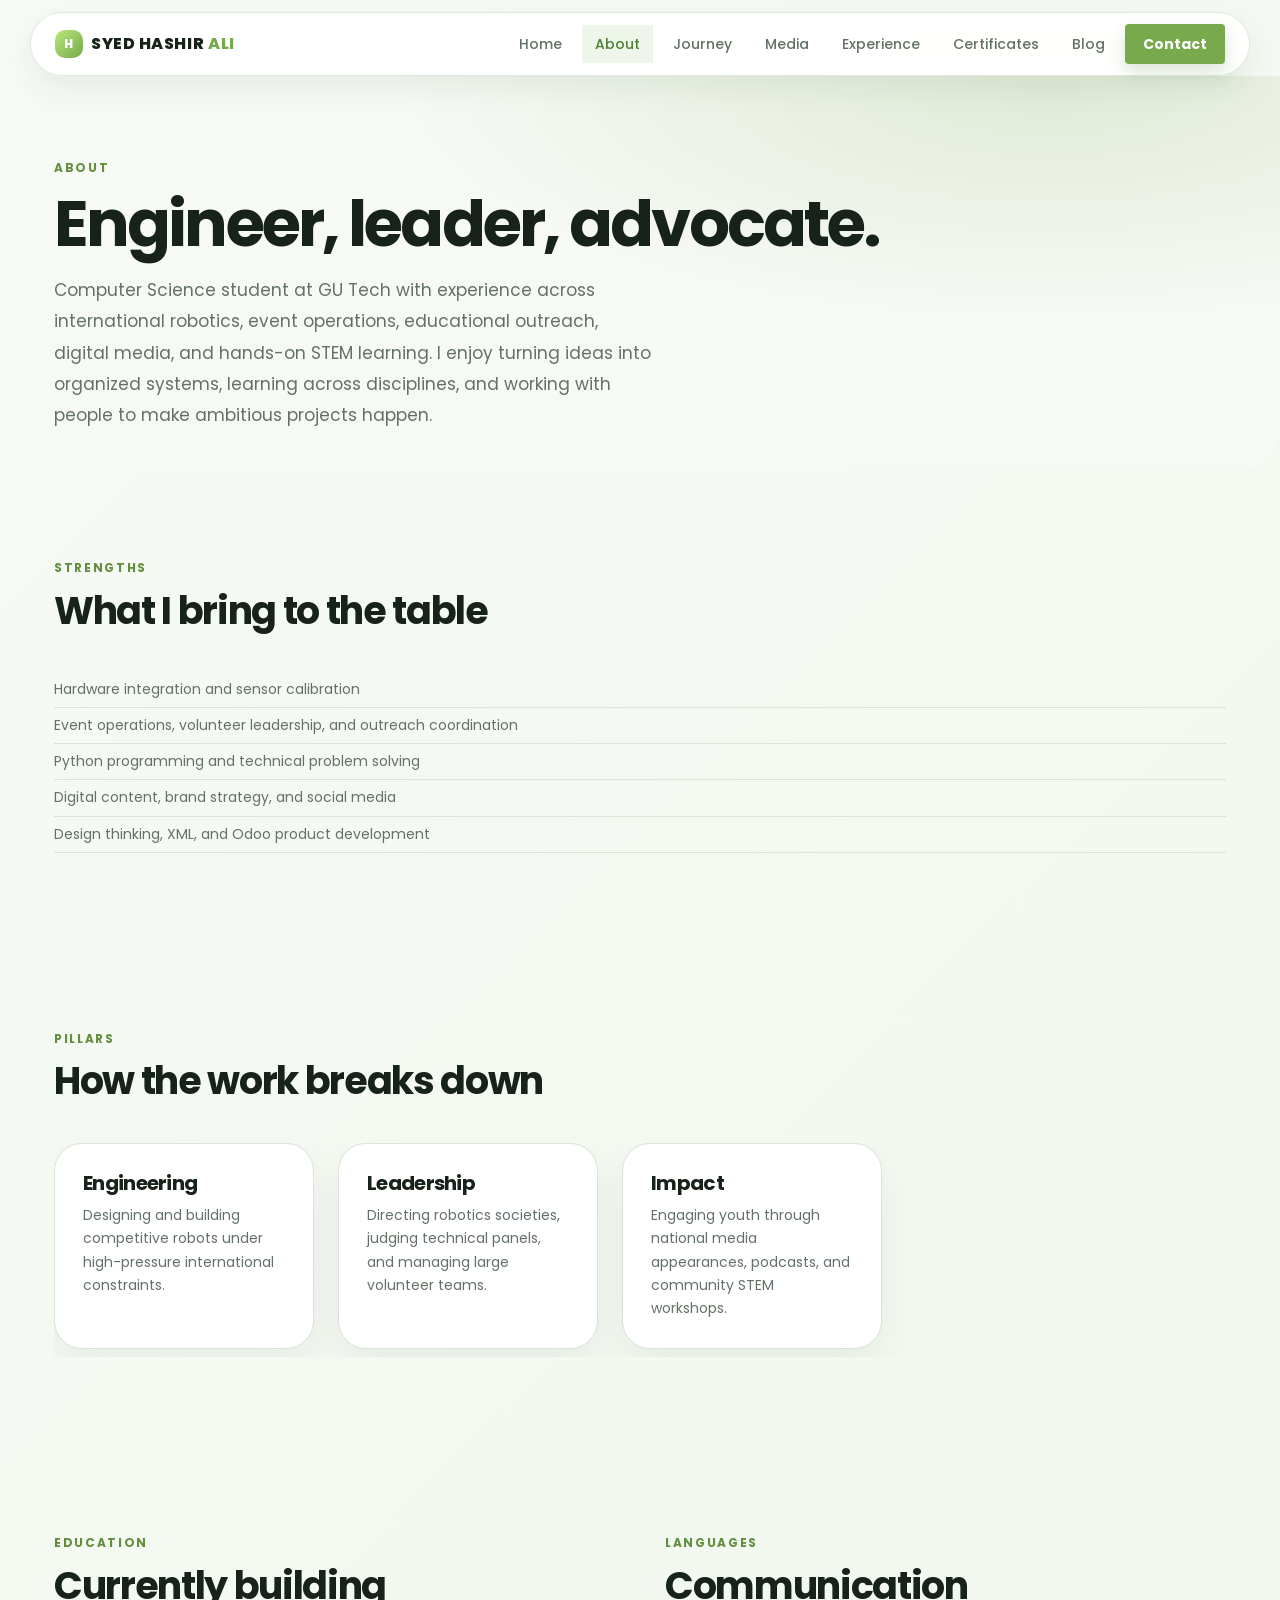
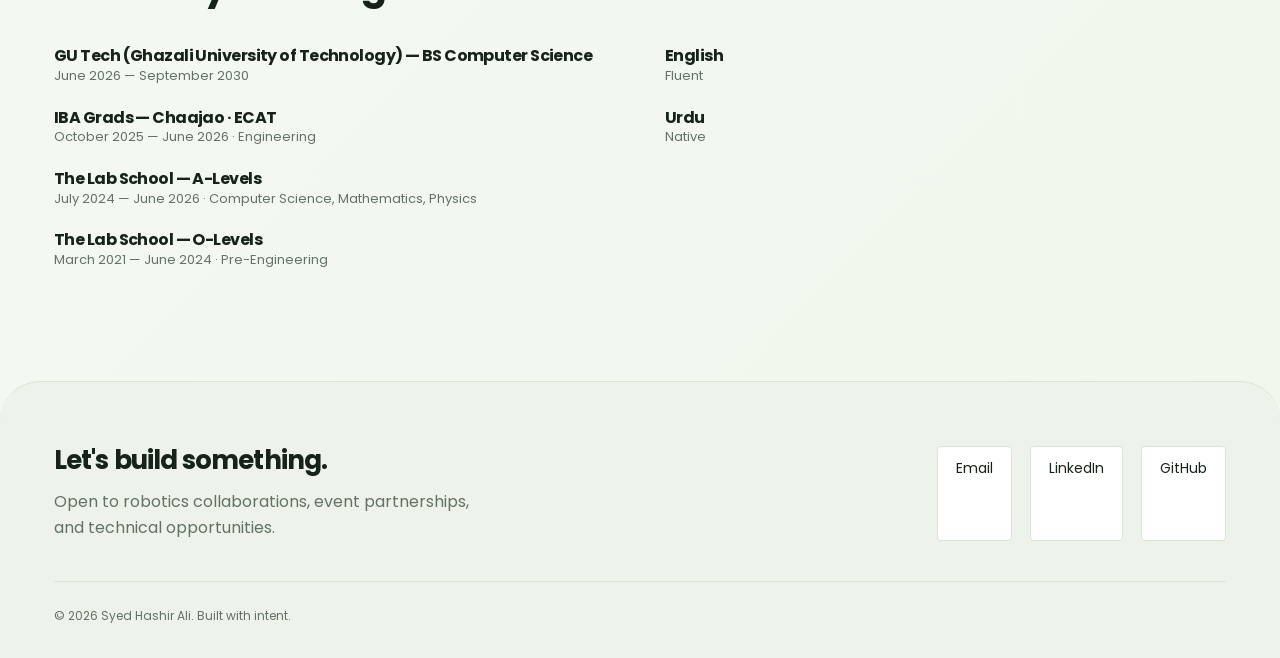
==== commit e7b57f34: "Add Firebase blog and writing studio" ====
--- a/public/about.html
+++ b/public/about.html
@@ -21,6 +21,7 @@
       <li><a href="media.html">Media</a></li>
       <li><a href="experience.html">Experience</a></li>
       <li><a href="certifications.html">Certificates</a></li>
+      <li><a href="blog.html">Blog</a></li>
       <li><a href="contact.html" class="cta">Contact</a></li>
     </ul>
   </div>
--- a/public/style.css
+++ b/public/style.css
@@ -2,9 +2,10 @@
    Syed Hashir Ali — Personal Site
    Shared stylesheet, used by every page.
    ============================================ */
+@import url('https://fonts.googleapis.com/css2?family=DM+Serif+Display&family=JetBrains+Mono:wght@400;600&display=swap');
 :root{
-  --bg:#080A09; --bg2:#0E1210; --text:#F4F6F0; --muted:#9AA198;
-  --accent:#B9F26A; --accent2:#B9F26A; --card:#131815; --border:#273027;
+  --bg:#F7F9F5; --bg2:#EEF3EC; --text:#17231A; --muted:#647166;
+  --accent:#78A94D; --accent2:#78A94D; --card:#FFFFFF; --border:#D9E3D7;
 }
 *{box-sizing:border-box; margin:0; padding:0;}
 html{scroll-behavior:smooth;}
@@ -171,6 +172,214 @@
 .tag,.outcome{letter-spacing:.015em;}
 .nav-links a.cta:hover{background:#ceff8b;}
 button:focus-visible,a:focus-visible,input:focus-visible,textarea:focus-visible{outline:2px solid var(--accent); outline-offset:3px;}
+
+/* BLOG */
+.blog-hero h1 span{color:var(--accent);}
+.blog-section{padding-top:30px;}
+.blog-hero{min-height:430px; display:flex; align-items:flex-end; padding-bottom:70px; background:radial-gradient(circle at 75% 20%,rgba(185,242,106,.16),transparent 25%),radial-gradient(circle at 5% 90%,rgba(53,92,55,.24),transparent 35%),var(--bg);}
+.blog-hero h1{font-size:clamp(48px,8vw,94px);}
+.blog-hero p{max-width:580px;}
+.featured-post{display:grid; grid-template-columns:1.15fr .85fr; min-height:350px; margin-bottom:70px; border:1px solid var(--border); background:linear-gradient(135deg,#151d16,#0b0e0c); color:inherit; text-decoration:none; overflow:hidden; transition:border-color .3s ease,transform .3s ease;}
+.featured-post:hover{border-color:rgba(185,242,106,.6); transform:translateY(-4px);}
+.featured-post__image{min-height:350px; display:grid; place-items:center; overflow:hidden; background:radial-gradient(circle at 70% 30%,rgba(185,242,106,.3),transparent 40%),#111811;}
+.featured-post__image img{width:100%; height:100%; object-fit:cover; transition:transform .7s ease;}
+.featured-post:hover .featured-post__image img{transform:scale(1.05);}
+.featured-post__image span{font-size:120px; color:var(--accent); font-weight:800; letter-spacing:-.1em;}
+.featured-post__copy{display:flex; flex-direction:column; justify-content:center; padding:clamp(28px,5vw,62px);}
+.featured-post__copy h2{max-width:500px; margin:4px 0 16px; font-family:Georgia,serif; font-size:clamp(30px,4vw,53px); font-weight:400; letter-spacing:-.045em; line-height:1.08;}
+.featured-post__copy p{max-width:430px; color:var(--muted); font-size:14px; line-height:1.9;}
+.featured-post .blog-read-link{align-self:flex-start; margin-top:28px;}
+.blog-filters{display:flex; gap:12px; margin-bottom:22px;}
+.blog-filters input,.blog-filters select{flex:1; min-width:0; background:var(--card); border:1px solid var(--border); color:var(--text); padding:12px 14px; font:inherit; font-size:13px;}
+.blog-load-more{display:block; margin:30px auto 0;}
+.blog-status{color:var(--muted); font-size:13px; margin-bottom:28px;}
+.blog-status code{color:var(--accent); font-family:monospace;}
+.blog-grid{display:grid; grid-template-columns:repeat(auto-fit,minmax(280px,1fr)); gap:20px;}
+.blog-card{background:var(--card); border:1px solid var(--border); overflow:hidden; transition:transform .2s ease,border-color .2s ease;}
+.blog-card:hover{transform:translateY(-3px); border-color:rgba(185,242,106,.55);}
+.blog-card__cover{height:190px; background:radial-gradient(circle at 70% 30%,rgba(185,242,106,.2),transparent 45%),var(--bg2); overflow:hidden;}
+.blog-card__cover img{width:100%; height:100%; object-fit:cover;}
+.blog-card__placeholder{display:grid; place-items:center; height:100%; color:var(--accent); font-size:66px; font-weight:800; letter-spacing:-.08em;}
+.blog-card__placeholder span{color:var(--text);}
+.blog-card__body{padding:24px;}
+.blog-card__meta{color:var(--accent); font-size:10px; font-weight:700; letter-spacing:.1em; text-transform:uppercase;}
+.blog-card__meta span{color:var(--muted); padding:0 5px;}
+.blog-card h2{font-size:22px; margin:11px 0 10px;}
+.blog-card h2{font-family:Georgia,serif; font-weight:400; letter-spacing:-.025em;}
+.blog-card p{color:var(--muted); font-size:13px; line-height:1.75;}
+.blog-read-link{display:inline-block; margin-top:20px; padding-top:14px; border-top:1px solid var(--border); color:var(--text); font-size:12px; font-weight:600; text-decoration:none;}
+.blog-read-link span{color:var(--accent); margin-left:6px;}
+.post-page{padding:70px 0 100px;}
+.post-back{display:inline-block; margin-bottom:35px; color:var(--accent); font-size:12px; text-decoration:none;}
+.post-page article{max-width:780px; margin:0 auto;}
+.post-cover{max-height:430px; margin-bottom:32px; overflow:hidden; background:var(--card);}
+.post-cover img{width:100%; max-height:430px; object-fit:cover;}
+.post-meta{color:var(--accent); font-size:11px; font-weight:700; letter-spacing:.1em; text-transform:uppercase;}
+.post-meta span{color:var(--muted); padding:0 6px;}
+.post-page h1{margin:14px 0 18px; font-size:clamp(34px,6vw,64px);}
+.post-excerpt{color:var(--muted); font-size:17px; line-height:1.8; margin-bottom:35px;}
+.post-content{border-top:1px solid var(--border); padding-top:30px; color:#d0d7cc; font-size:15px; line-height:2;}
+.post-content img,.post-content video,.post-content audio{max-width:100%; margin:20px 0;}
+.post-content iframe,.rich-editor iframe{display:block; width:100%; min-height:360px; margin:24px 0; border:0;}
+.post-content figure{margin:24px 0;}
+.post-content figcaption{color:var(--muted); font-size:12px;}
+.post-content blockquote{margin:24px 0; border-left:2px solid var(--accent); padding-left:20px; color:#c1cbbd;}
+.post-content pre{overflow:auto; padding:18px; background:#080a09; border:1px solid var(--border); color:var(--accent); font-family:monospace; line-height:1.6;}
+.post-content table{width:100%; border-collapse:collapse; margin:24px 0;}
+.post-content th,.post-content td{border:1px solid var(--border); padding:10px; text-align:left;}
+.post-actions{display:flex; flex-wrap:wrap; gap:10px; margin-top:32px;}
+.related-block{margin-top:60px; padding-top:28px; border-top:1px solid var(--border);}
+.related-posts{display:grid; gap:10px;}
+.related-posts a{color:var(--text); text-decoration:none;}
+.related-posts a:hover{color:var(--accent);}
+.admin-layout{max-width:680px;}
+.admin-layout:has(#studio-panel:not([hidden])){max-width:1240px;}
+.studio-nav{display:flex; align-items:center; justify-content:space-between; gap:24px; padding:14px 0 26px; border-bottom:1px solid var(--border);}
+.studio-nav__brand,.studio-nav__links,.studio-nav__link{display:flex; align-items:center; gap:10px;}
+.studio-nav__brand small{display:block; color:var(--muted); font-size:10px; font-weight:400;}
+.studio-mark{display:grid; place-items:center; width:38px; height:38px; border:1px solid rgba(185,242,106,.5); color:var(--accent); font-weight:800;}
+.studio-mark span{color:var(--text);}
+.studio-nav__links{gap:20px; font-size:12px;}
+.studio-nav__link{color:var(--muted); text-decoration:none;}
+.studio-nav__link--active{color:var(--text); font-weight:600;}
+.studio-stats{display:grid; grid-template-columns:repeat(4,1fr); gap:12px; margin:22px 0 38px;}
+.studio-stats>div{padding:18px 20px; border:1px solid var(--border); background:linear-gradient(140deg,rgba(185,242,106,.07),rgba(255,255,255,.015));}
+.studio-stats span{display:block; color:var(--muted); font-size:11px;}
+.studio-stats strong{display:block; margin-top:8px; color:var(--accent); font-size:29px; letter-spacing:-.05em;}
+.admin-card{background:var(--card); border:1px solid var(--border); padding:28px;}
+.admin-card h2{font-size:25px; margin-bottom:8px;}
+.admin-help{color:var(--muted); font-size:13px; margin-bottom:22px;}
+.admin-toolbar{display:flex; align-items:center; justify-content:space-between; gap:20px; margin-bottom:22px;}
+.admin-toolbar h2{margin:0;}
+.admin-card textarea{min-height:240px;}
+.admin-toolbar__actions,.admin-actions{display:flex; align-items:center; gap:10px; flex-wrap:wrap;}
+.studio-grid{display:grid; grid-template-columns:minmax(0,1.5fr) minmax(260px,.7fr); gap:20px; align-items:start;}
+.editor-toolbar{display:flex; flex-wrap:wrap; gap:5px; padding:10px; border:1px solid var(--border); border-bottom:0; background:var(--bg2);}
+.editor-toolbar button,.editor-toolbar select,.editor-toolbar label{min-height:32px; border:1px solid var(--border); background:var(--card); color:var(--text); padding:5px 8px; font:inherit; font-size:12px; cursor:pointer;}
+.editor-toolbar input{width:21px; height:21px; padding:0; vertical-align:middle;}
+.rich-editor{min-height:400px; padding:22px; border:1px solid var(--border); background:#0b0e0c; color:var(--text); outline:none; line-height:1.85;}
+.rich-editor:empty:before{content:attr(data-placeholder); color:var(--muted);}
+.rich-editor img,.rich-editor video,.rich-editor audio{max-width:100%; margin:15px 0;}
+.rich-editor table{width:100%; border-collapse:collapse;}
+.rich-editor td{border:1px solid var(--border); padding:8px;}
+.editor-status{display:flex; justify-content:space-between; color:var(--muted); font-size:11px; padding:10px 0;}
+.writing-tools{display:flex; align-items:center; gap:12px; flex-wrap:wrap; padding:10px 0; color:var(--muted); font-size:12px;}
+.writing-tools label{display:flex; align-items:center; gap:7px;}
+.writing-tools input{width:86px; padding:6px; border:1px solid var(--border); background:var(--bg2); color:var(--text);}
+.writing-tools progress{width:min(180px,35vw); height:8px; accent-color:var(--accent);}
+.outline-panel{margin:8px 0 12px; color:var(--muted); font-size:12px;}
+.outline-panel summary{cursor:pointer; color:var(--text); font-weight:600;}
+.outline-panel nav{display:grid; gap:7px; margin-top:12px; padding:0; background:none; box-shadow:none;}
+.outline-link{color:var(--muted); text-decoration:none;}
+.outline-link:hover{color:var(--accent);}
+.outline-link--h2{padding-left:12px;}.outline-link--h3{padding-left:24px;}
+.focus-mode nav,.focus-mode .studio-nav,.focus-mode .studio-stats,.focus-mode .admin-toolbar,.focus-mode .seo-panel,.focus-mode .posts-manager{display:none!important;}
+.focus-mode .admin-layout:has(#studio-panel:not([hidden])){max-width:1000px;}
+.focus-mode .studio-grid{grid-template-columns:minmax(0,1fr);}
+.focus-mode .rich-editor{min-height:68vh;}
+.video-embed{width:100%; aspect-ratio:16/9; margin:24px 0; overflow:hidden; border-radius:12px; background:#17231a;}
+.video-embed iframe{display:block; width:100%; height:100%; min-height:0; margin:0; border:0;}
+.admin-actions{justify-content:flex-end; padding-top:10px;}
+.seo-panel{display:grid; gap:13px;}
+.seo-panel h2{margin-bottom:3px;}
+.seo-panel label{display:grid; gap:5px; color:var(--muted); font-size:11px;}
+.seo-panel input,.seo-panel textarea,.seo-panel select{background:var(--bg2); border:1px solid var(--border); color:var(--text); padding:10px; font:inherit; font-size:13px;}
+.seo-panel textarea{min-height:85px;}
+.check-label{display:flex!important; grid-template-columns:auto 1fr; align-items:center; gap:8px!important;}
+.cover-preview{max-height:150px; overflow:hidden; background:var(--bg2);}
+.cover-preview img{width:100%; height:150px; object-fit:cover;}
+.posts-manager{margin-top:20px;}
+.managed-post{display:flex; justify-content:space-between; align-items:center; gap:15px; padding:14px 0; border-top:1px solid var(--border);}
+.managed-post__identity{display:flex; align-items:center; gap:12px; min-width:0;}
+.managed-post__identity img,.managed-post__placeholder{width:46px; height:38px; object-fit:cover; background:var(--bg2);}
+.managed-post__placeholder{display:grid; place-items:center; color:var(--accent); font-size:14px; font-weight:800;}
+.managed-post small{display:block; color:var(--muted); font-size:11px; margin-top:3px;}
+.text-button{border:0; background:none; color:var(--accent); cursor:pointer; padding:5px;}
+.text-button--danger{color:#ff9b9b;}
+.featured-badge{display:inline-block; margin-bottom:8px; color:var(--accent); font-size:10px; font-weight:700; letter-spacing:.1em; text-transform:uppercase;}
+.preview-dialog{width:min(800px,calc(100% - 32px)); max-height:90vh; padding:40px; border:1px solid var(--border); background:var(--bg); color:var(--text);}
+.preview-dialog::backdrop{background:rgba(0,0,0,.75);}
+.dialog-close{position:absolute; top:10px; right:15px; border:0; background:none; color:var(--text); font-size:26px; cursor:pointer;}
+.preview-dialog article h1{font-size:clamp(28px,5vw,52px); margin:15px 0;}
+@media(max-width:850px){.studio-grid{grid-template-columns:1fr;}.seo-panel{order:-1;}.editor-toolbar{position:sticky; top:64px; z-index:2;}.rich-editor{min-height:300px;}}
+@media(max-width:640px){.blog-filters{flex-direction:column;}.admin-toolbar{align-items:flex-start; flex-direction:column;}.managed-post{align-items:flex-start; flex-direction:column;}.preview-dialog{padding:28px 18px;}}
+.file-label{color:var(--muted); font-size:12px; margin-bottom:-9px;}
+.file-label span{color:#788176;}
+.admin-card input[type=file]{padding:10px; color:var(--muted); font-size:12px;}
+
+/* LIGHT EDITORIAL THEME */
+body{background:var(--bg);color:var(--text);}
+nav{background:rgba(255,255,255,.92);border-bottom-color:var(--border);box-shadow:0 6px 24px rgba(34,58,39,.05);}
+.logo{color:var(--text);}
+.nav-links a{color:#647166;}
+.nav-links a:hover,.nav-links a.active{color:var(--text);}
+.nav-links a.cta,.btn-primary{background:#78A94D;color:#fff;}
+.nav-links a.cta:hover,.btn-primary:hover{background:#628e3d;}
+.btn-outline{border-color:var(--border);color:var(--text);background:#fff;}
+.btn-outline:hover{border-color:#78A94D;background:var(--bg2);}
+.hero,.page-hero,.blog-hero{background:radial-gradient(ellipse at 82% 0%,rgba(120,169,77,.18),transparent 44%),var(--bg);}
+.page-hero h1 span,.blog-hero h1 span{color:#628e3d;}
+.home-proof,.stats,.experience-overview{background:#fff;border-color:var(--border);}
+.home-story,.home-pillars,.home-next,.home-film,.home-shorts{background:var(--bg);}
+.story-card,.pillar,.jcard,.mcard,.certificate-card,.reel-card{background:#fff;border-color:var(--border);box-shadow:0 16px 36px rgba(42,71,47,.06);}
+.story-card__copy p,.pillar p,.jcard p,.mcard p,.stat span,.home-shorts__note{color:var(--muted);}
+.home-film__frame,.home-short-card__screen{background:#e8f0e5;}
+.home-short-card{border-color:var(--border);background:#fff;}
+footer{background:#edf3ea;border-top-color:var(--border);}
+.copyright{border-top-color:var(--border);color:var(--muted);}
+.foot-links a{border-color:var(--border);background:#fff;}
+.contact-form input,.contact-form textarea,.blog-filters input,.blog-filters select,.seo-panel input,.seo-panel textarea,.seo-panel select{background:#fff;color:var(--text);border-color:var(--border);}
+.contact-form input::placeholder,.contact-form textarea::placeholder,.blog-filters input::placeholder,.seo-panel input::placeholder,.seo-panel textarea::placeholder{color:#8a978c;}
+.blog-hero{min-height:470px;}
+.blog-hero h1,.page-hero h1{color:var(--text);}
+.featured-post{border-color:var(--border);background:linear-gradient(135deg,#fff,#edf5e9);box-shadow:0 22px 50px rgba(42,71,47,.08);}
+.featured-post:hover{border-color:#78A94D;}
+.featured-post__image{background:linear-gradient(135deg,#dcebd4,#f8fbf6);}
+.featured-post__image span,.blog-card__placeholder{color:#78A94D;}
+.featured-post__copy h2,.blog-card h2,.post-page h1{font-family:'DM Serif Display',Georgia,serif;color:#17231A;}
+.blog-card{background:#fff;border-color:var(--border);box-shadow:0 14px 34px rgba(42,71,47,.06);}
+.blog-card:hover{border-color:#78A94D;box-shadow:0 20px 44px rgba(42,71,47,.12);}
+.blog-card__cover{background:linear-gradient(135deg,#dcebd4,#f8fbf6);}
+.blog-card__meta,.post-meta,.eyebrow{color:#628e3d;}
+.blog-status{color:var(--muted);}
+.post-page{background:var(--bg);}
+.post-cover{background:#eaf1e7;border-radius:18px;box-shadow:0 18px 42px rgba(42,71,47,.1);}
+.post-excerpt{color:var(--muted);}
+.post-content{border-color:var(--border);color:#354238;}
+.post-content blockquote{border-color:#78A94D;color:#526455;}
+.post-content pre{background:#1d2b20;border-color:#314a35;color:#d9f3bc;font-family:'JetBrains Mono',monospace;}
+.post-content th,.post-content td{border-color:var(--border);}
+.reading-progress{background:rgba(120,169,77,.15);}
+.reading-progress span{background:#78A94D;}
+.scroll-top{background:#fff;border-color:#78A94D;color:#628e3d;box-shadow:0 8px 20px rgba(42,71,47,.1);}
+.admin-card{background:#fff;border-color:var(--border);box-shadow:0 18px 42px rgba(42,71,47,.07);}
+.studio-nav{border-color:var(--border);}
+.studio-mark{border-color:#78A94D;color:#628e3d;}
+.studio-nav__link{color:var(--muted);}
+.studio-nav__link--active{color:var(--text);}
+.studio-stats>div{background:linear-gradient(140deg,#fff,#f0f7ed);border-color:var(--border);box-shadow:0 10px 24px rgba(42,71,47,.05);}
+.studio-stats strong{color:#628e3d;}
+.editor-toolbar{background:#f0f5ee;border-color:var(--border);}
+.editor-toolbar button,.editor-toolbar select,.editor-toolbar label{background:#fff;color:var(--text);border-color:var(--border);}
+.rich-editor{background:#fff;color:var(--text);border-color:var(--border);box-shadow:inset 0 1px 3px rgba(42,71,47,.03);}
+.rich-editor:empty:before{color:#8a978c;}
+.editor-status{color:var(--muted);}
+.cover-preview,.managed-post__placeholder{background:#edf4e9;}
+.managed-post{border-color:var(--border);}
+.managed-post__placeholder{color:#628e3d;}
+.text-button{color:#628e3d;}
+.featured-badge{color:#628e3d;}
+.preview-dialog{background:#fff;color:var(--text);border-color:var(--border);box-shadow:0 24px 70px rgba(22,44,27,.2);}
+button:focus-visible,a:focus-visible,input:focus-visible,textarea:focus-visible,select:focus-visible,[contenteditable="true"]:focus-visible{outline:3px solid rgba(120,169,77,.4);outline-offset:3px;}
+@media(prefers-reduced-motion:reduce){*,*::before,*::after{scroll-behavior:auto!important;animation-duration:.01ms!important;animation-iteration-count:1!important;transition-duration:.01ms!important;}}
+.reading-progress{position:fixed; z-index:100; top:0; right:0; left:0; height:3px; background:rgba(185,242,106,.08);}
+.reading-progress span{display:block; width:0; height:100%; background:var(--accent); transition:width .1s linear;}
+.scroll-top{position:fixed; z-index:30; right:24px; bottom:24px; width:42px; height:42px; border:1px solid var(--accent); background:var(--bg); color:var(--accent); opacity:0; pointer-events:none; cursor:pointer; transition:opacity .25s ease,transform .25s ease;}
+.scroll-top--visible{opacity:1; pointer-events:auto;}
+.post-direction{display:flex; justify-content:space-between; width:100%; margin-top:25px; padding-top:20px; border-top:1px solid var(--border);}
+.post-direction a{color:var(--muted); text-decoration:none;}
+.post-direction a:hover{color:var(--accent);}
+@media(max-width:760px){.featured-post{grid-template-columns:1fr;}.featured-post__image{min-height:220px;}.featured-post__copy{padding:28px;}.studio-nav{align-items:flex-start; flex-direction:column;}.studio-nav__links{width:100%; justify-content:space-between;}.studio-stats{grid-template-columns:repeat(2,1fr);}}
 
 /* EXPERIENCE */
 .experience-hero{padding-bottom:49px;}
@@ -554,3 +763,132 @@
 @media(prefers-reduced-motion:reduce){
   .home-page *, .home-page *:before, .home-page *:after{scroll-behavior:auto!important; transition-duration:.01ms!important; animation-duration:.01ms!important;}
 }
+
+/* FINAL LIGHT OVERRIDES
+   The homepage has a dedicated visual system later in this stylesheet; these
+   rules intentionally normalize those sections to the light theme as well. */
+.home-page{--home-ink:#F7F9F5;--home-panel:#FFFFFF;--home-line:#D9E3D7;--home-green:#78A94D;}
+.home-page .home-hero{background:radial-gradient(ellipse at 75% 46%,rgba(120,169,77,.14),transparent 35%),radial-gradient(ellipse at 16% 0%,rgba(120,169,77,.1),transparent 48%),#F7F9F5;}
+.home-page .home-hero:after{border-color:rgba(38,70,43,.08);box-shadow:0 0 0 58px rgba(38,70,43,.035),0 0 0 116px rgba(38,70,43,.025);}
+.home-page .home-hero .eyebrow{color:#35513b;}
+.home-page .home-hero__intro{color:#526257;}
+.home-page .home-hero__facts{color:#647166;}
+.home-page .home-hero__location{color:#78857a;}
+.home-page .home-hero__portrait{border-color:#D9E3D7;background:#EAF2E6;box-shadow:0 20px 50px rgba(42,71,47,.1);}
+.home-page .home-hero__portrait:before{border-color:rgba(120,169,77,.45);}
+.home-page .home-hero__portrait:after{background:linear-gradient(180deg,transparent,rgba(23,35,26,.22));}
+.home-page .home-hero .btn-primary,.home-page .home-next .btn-primary{background:#78A94D;color:#fff;}
+.home-page .home-hero .btn-outline{border-color:#C8D6C6;color:#17231A;background:#fff;}
+.home-page .home-proof{background:#fff;border-color:#D9E3D7;}
+.home-page .home-proof__intro p{color:#647166;}
+.home-page .home-proof__intro strong{color:#29412e;}
+.home-page .home-proof__stat{border-color:#D9E3D7;}
+.home-page .home-proof__stat>span{color:#647166;}
+.home-page .home-story,.home-page .home-pillars{background:#F7F9F5;}
+.home-page .home-section-head p{color:#647166;}
+.home-page .story-card{background:#fff;border-color:#D9E3D7;box-shadow:0 14px 35px rgba(42,71,47,.07);}
+.home-page .story-card__copy p{color:#647166;}
+.home-page .story-card__art{background:#EAF2E6;}
+.home-page .story-card__art .art-label{color:#526257;}
+.home-page .home-film{background:#EDF4EA;border-color:#D9E3D7;}
+.home-page .home-film__copy p{color:#647166;}
+.home-page .home-film__frame{background:#fff;border-color:#D9E3D7;box-shadow:0 16px 38px rgba(42,71,47,.08);}
+.home-page .home-film__frame:before{border-color:rgba(120,169,77,.35);}
+.home-page .home-film__frame video{background:#dce8da;}
+.home-page .home-film__caption{color:#647166;}
+.home-page .home-shorts{background:#F7F9F5;}
+.home-page .home-shorts__heading p{color:#647166;}
+.home-page .home-short-card{border-color:#D9E3D7;box-shadow:0 12px 30px rgba(42,71,47,.06);}
+.home-page .home-short-card:before{background:linear-gradient(180deg,rgba(255,255,255,.05),rgba(22,42,26,.08) 45%,rgba(22,42,26,.7) 100%);}
+.home-page .home-short-card__screen{background:radial-gradient(ellipse at 50% 33%,rgba(120,169,77,.18),transparent 43%),linear-gradient(150deg,#E7F1E3,#CADFC7);}
+.home-page .home-short-card__content:before{background:linear-gradient(0deg,rgba(22,42,26,.7),rgba(22,42,26,.35) 72%,transparent);}
+.home-page .home-shorts__note{color:#78857a;}
+.home-page .home-pillar{background:#fff;border-color:#D9E3D7;box-shadow:0 14px 35px rgba(42,71,47,.06);}
+.home-page .home-pillar p{color:#647166;}
+.home-page .home-next{background:radial-gradient(ellipse at 13% 50%,rgba(120,169,77,.13),transparent 35%),#EDF4EA;border-color:#D9E3D7;}
+.home-page .home-next__mark{color:rgba(120,169,77,.2);}
+.home-page .home-next__copy p{color:#647166;}
+.home-page .home-next__aside{border-color:#D9E3D7;}
+.home-page .home-next__aside-label{color:#78857a;}
+.home-page .home-next__aside>div{border-color:#D9E3D7;color:#354238;}
+.home-page footer{background:#EDF4EA;}
+
+/* ROUNDED PREMIUM SYSTEM */
+:root{
+  --radius-sm:10px;
+  --radius-md:18px;
+  --radius-lg:28px;
+  --radius-xl:40px;
+  --shadow-soft:0 12px 30px rgba(39,78,42,.08);
+  --shadow-card:0 20px 50px rgba(39,78,42,.12);
+  --shadow-hover:0 28px 65px rgba(39,78,42,.18);
+}
+body{background:linear-gradient(135deg,#F7FAF6,#EEF6EA 120%);}
+nav{margin:12px auto 0; width:min(1220px,calc(100% - 32px)); border:1px solid rgba(220,232,217,.9); border-radius:var(--radius-xl); box-shadow:var(--shadow-soft);}
+nav .wrap{height:62px;}
+.logo{display:flex; align-items:center; gap:4px;}
+.logo:before{display:inline-grid; place-items:center; width:28px; height:28px; margin-right:4px; border-radius:10px; background:linear-gradient(135deg,#B8E879,#78A94D); color:#fff; content:"H"; font-size:12px;}
+.nav-links{gap:7px;}
+.nav-links a{padding:9px 13px; border-radius:var(--radius-pill);}
+.nav-links a:hover,.nav-links a.active{background:#EEF6EA;color:#4F7F35;}
+.nav-links a.cta{padding:10px 18px; box-shadow:0 8px 18px rgba(76,125,53,.2);}
+section{position:relative;}
+.wrap{max-width:1220px;}
+.btn{border-radius:var(--radius-pill); box-shadow:var(--shadow-soft); transition:transform .28s cubic-bezier(.22,1,.36,1),box-shadow .28s ease,background .28s ease;}
+.btn:hover{transform:translateY(-3px);box-shadow:var(--shadow-hover);}
+.btn:active{transform:translateY(-1px) scale(.98);}
+.page-hero{border-radius:0 0 var(--radius-xl) var(--radius-xl); overflow:hidden;}
+.hero,.home-hero{border-radius:0 0 var(--radius-xl) var(--radius-xl); overflow:hidden;}
+.hero-photo,.portrait-note,.reel-card,.story-card,.pillar,.jcard,.mcard,.certificate-card,.event-feature,.media-feature,.blog-card,.featured-post,.post-cover,.admin-card,.studio-stats>div,.home-short-card,.home-pillar{border-radius:var(--radius-lg); overflow:hidden;}
+.hero-photo img,.event-feature__photo img,.media-feature__photo img{border-radius:inherit;}
+.card-row,.pillars-row{gap:24px;}
+.story-card:hover,.pillar:hover,.jcard:hover,.mcard:hover,.certificate-card:hover,.reel-card:hover,.home-short-card:hover,.home-pillar:hover{transform:translateY(-6px);box-shadow:var(--shadow-hover);}
+.story-card,.pillar,.jcard,.mcard,.certificate-card,.reel-card,.home-short-card,.home-pillar{transition:transform .3s cubic-bezier(.22,1,.36,1),box-shadow .3s ease,border-color .3s ease;}
+.story-card__art,.home-short-card__screen{border-radius:var(--radius-md);}
+.tag,.media-strip span,.featured-badge{border-radius:var(--radius-pill);}
+.contact-form input,.contact-form textarea,.blog-filters input,.blog-filters select,.seo-panel input,.seo-panel textarea,.seo-panel select{border-radius:var(--radius-sm);}
+footer{border-radius:var(--radius-xl) var(--radius-xl) 0 0;}
+.blog-hero{border-radius:0 0 var(--radius-xl) var(--radius-xl);}
+.featured-post{border-radius:var(--radius-xl);}
+.featured-post__image{border-radius:var(--radius-xl) 0 0 var(--radius-xl);}
+.blog-card__cover{border-radius:var(--radius-lg) var(--radius-lg) 0 0;}
+.blog-card__cover img{transition:transform .7s cubic-bezier(.22,1,.36,1);}
+.blog-card:hover .blog-card__cover img{transform:scale(1.06);}
+.blog-read-link{border:0;border-radius:var(--radius-pill);padding:10px 16px;background:#EEF6EA;color:#4F7F35;}
+.post-cover img{border-radius:inherit;}
+.post-actions .btn,.post-direction a{border-radius:var(--radius-pill);}
+.post-direction a{padding:10px 16px;background:#EEF6EA;color:#4F7F35;}
+.post-content img,.post-content video,.post-content audio,.post-content iframe{border-radius:var(--radius-md);}
+.post-content blockquote{border-radius:0 var(--radius-md) var(--radius-md) 0;background:#EEF6EA;padding:20px 24px;}
+.post-content pre{border-radius:var(--radius-md);}
+.post-content table{overflow:hidden;border-radius:var(--radius-md);background:#fff;box-shadow:var(--shadow-soft);}
+.studio-nav{padding:16px 20px;border:1px solid var(--border);border-radius:var(--radius-xl);background:rgba(255,255,255,.82);box-shadow:var(--shadow-soft);}
+.studio-stats>div{border-radius:var(--radius-md);}
+.admin-toolbar{padding:8px 0;}
+.editor-toolbar{border-radius:var(--radius-md) var(--radius-md) 0 0;}
+.editor-toolbar button,.editor-toolbar select,.editor-toolbar label{border-radius:var(--radius-pill);}
+.rich-editor{border-radius:0 0 var(--radius-md) var(--radius-md);min-height:500px;box-shadow:inset 0 1px 5px rgba(39,78,42,.04);}
+.rich-editor:focus{box-shadow:0 0 0 4px rgba(120,169,77,.14);}
+.cover-preview,.managed-post__placeholder{border-radius:var(--radius-md);}
+.posts-manager{border-radius:var(--radius-lg);}
+.managed-post{border-radius:var(--radius-md);padding:14px 12px;transition:background .2s ease,transform .2s ease;}
+.managed-post:hover{background:#F1F8EE;transform:translateX(4px);}
+.preview-dialog{border-radius:var(--radius-xl);}
+.scroll-top{border-radius:50%;}
+.home-page .home-hero,.home-page .home-proof,.home-page .home-story,.home-page .home-film,.home-page .home-shorts,.home-page .home-pillars,.home-page .home-next{overflow:hidden;}
+.home-page .home-proof{border-radius:var(--radius-xl);}
+.home-page .home-film,.home-page .home-next{border-radius:var(--radius-xl);}
+.home-page .home-hero__portrait{border-radius:var(--radius-xl);}
+.home-page .home-hero__portrait img{border-radius:var(--radius-xl);}
+.home-page .home-hero__portrait:before{border-radius:var(--radius-xl);}
+.home-page .home-proof__stat{border-radius:var(--radius-md);padding:14px 18px;background:#F7FBF4;}
+.home-page .home-short-card{border-radius:var(--radius-xl);}
+.home-page .home-short-card__screen{border-radius:var(--radius-xl);}
+.home-page .home-next__aside{border-radius:var(--radius-md);background:rgba(255,255,255,.55);padding:20px 24px;}
+.home-page .home-next__aside>div{border-color:#D9E3D7;}
+@keyframes softFloat{0%,100%{transform:translate3d(0,0,0)}50%{transform:translate3d(0,-8px,0)}}
+.home-page .home-hero__portrait{animation:softFloat 7s ease-in-out infinite;}
+@keyframes blobDrift{0%,100%{transform:translate(0,0) scale(1)}50%{transform:translate(12px,-10px) scale(1.04)}}
+.home-page .home-hero:after,.blog-hero:after{animation:blobDrift 10s ease-in-out infinite;}
+@media(max-width:760px){nav{width:calc(100% - 20px);margin-top:8px;border-radius:var(--radius-lg);}nav .wrap{height:58px;}.nav-links{border-radius:0 0 var(--radius-lg) var(--radius-lg);box-shadow:var(--shadow-card);}.featured-post__image{border-radius:var(--radius-xl) var(--radius-xl) 0 0;}.studio-nav{border-radius:var(--radius-lg);}}
+@media(prefers-reduced-motion:reduce){.home-page .home-hero__portrait,.home-page .home-hero:after,.blog-hero:after{animation:none!important;}.btn,.story-card,.pillar,.jcard,.mcard,.certificate-card,.reel-card,.home-short-card,.home-pillar{transition:none!important;}}
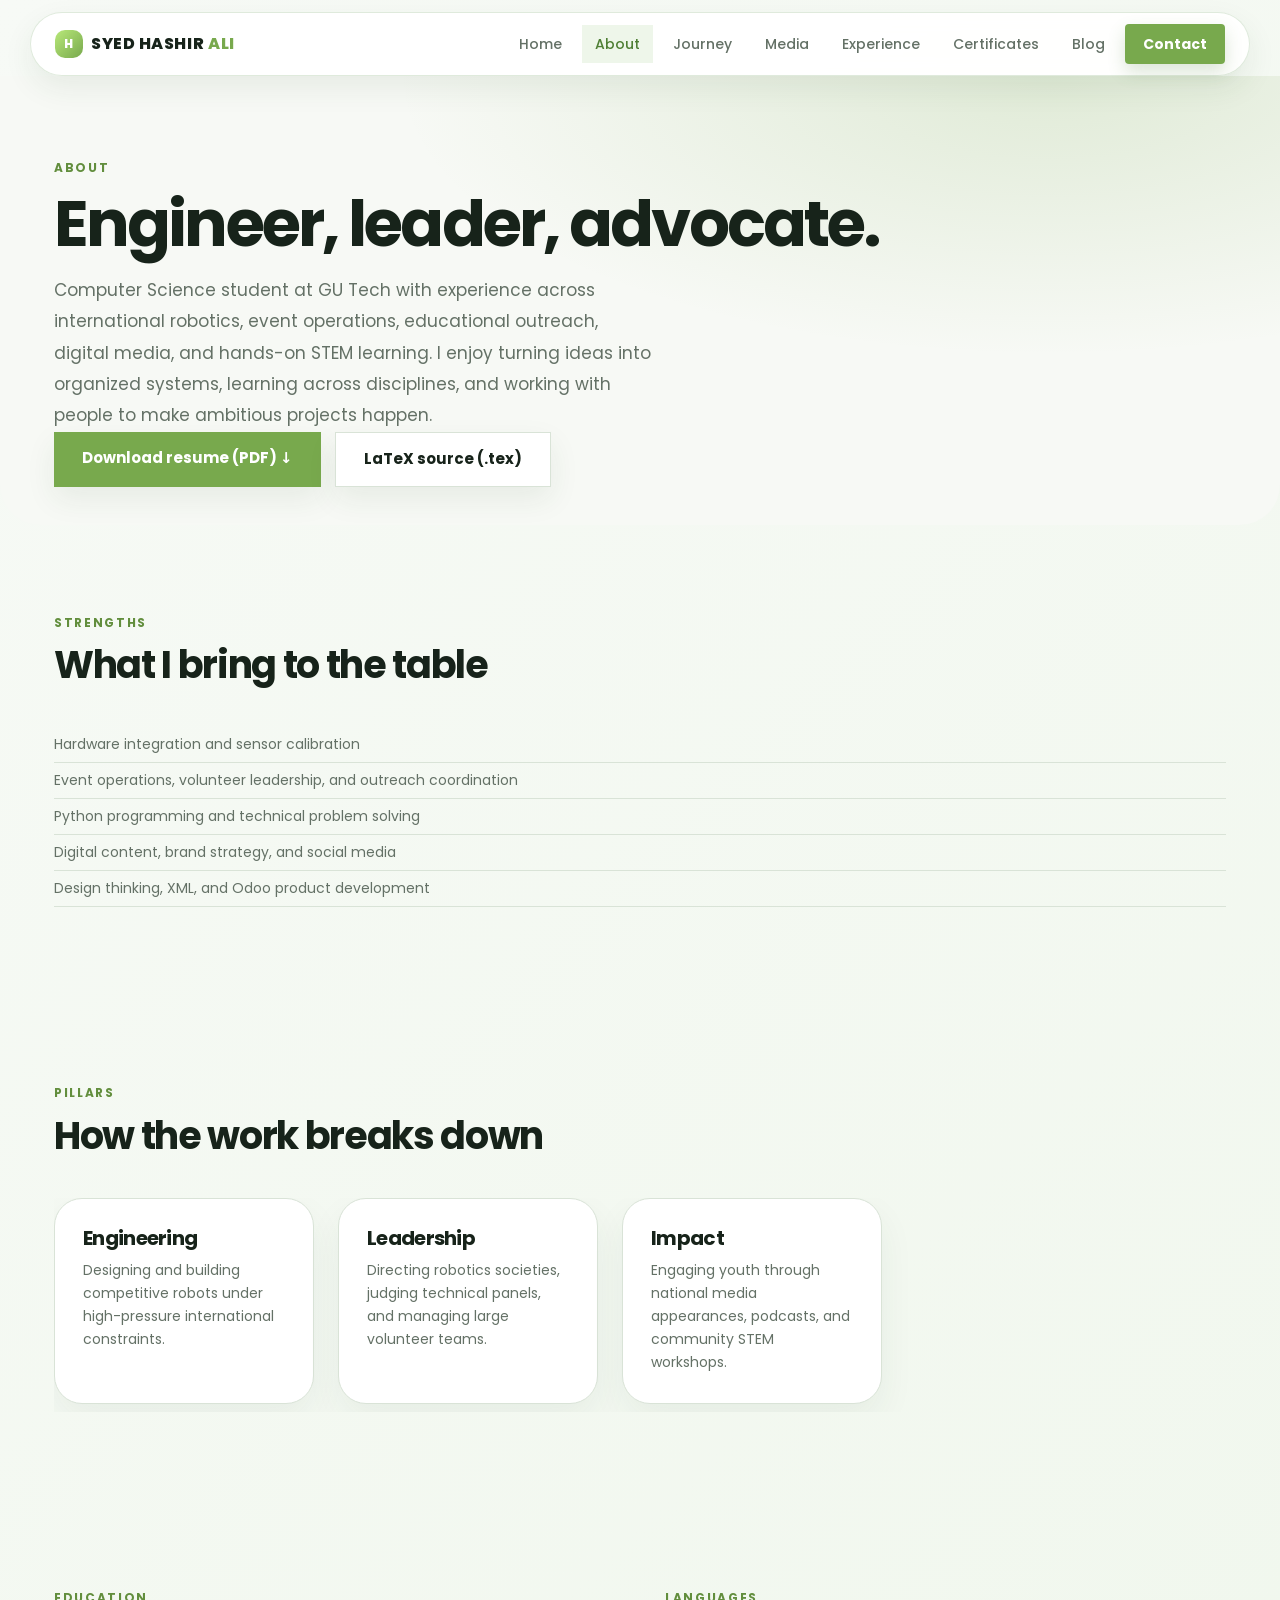
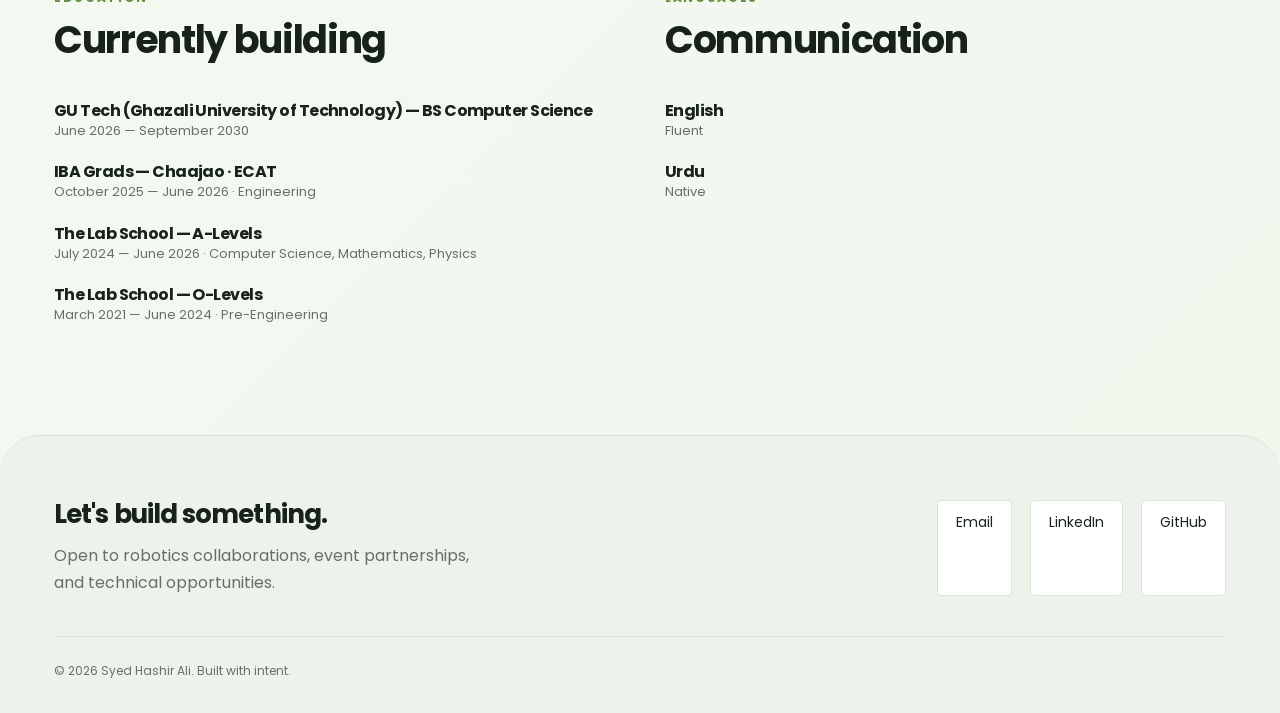
==== commit 8d69a869: "Add LaTeX resume generated from JSON with download buttons resume/resume.json holds the data, resume" ====
--- a/public/about.html
+++ b/public/about.html
@@ -32,6 +32,10 @@
     <div class="eyebrow">About</div>
     <h1>Engineer, leader, advocate.</h1>
     <p>Computer Science student at GU Tech with experience across international robotics, event operations, educational outreach, digital media, and hands-on STEM learning. I enjoy turning ideas into organized systems, learning across disciplines, and working with people to make ambitious projects happen.</p>
+    <div class="btn-row">
+      <a class="btn btn-primary" href="resume/Syed_Hashir_Ali_Resume.pdf" download>Download resume (PDF) <span aria-hidden="true">↓</span></a>
+      <a class="btn btn-outline" href="resume/Syed_Hashir_Ali_Resume.tex" download>LaTeX source (.tex)</a>
+    </div>
   </div>
 </section>
 
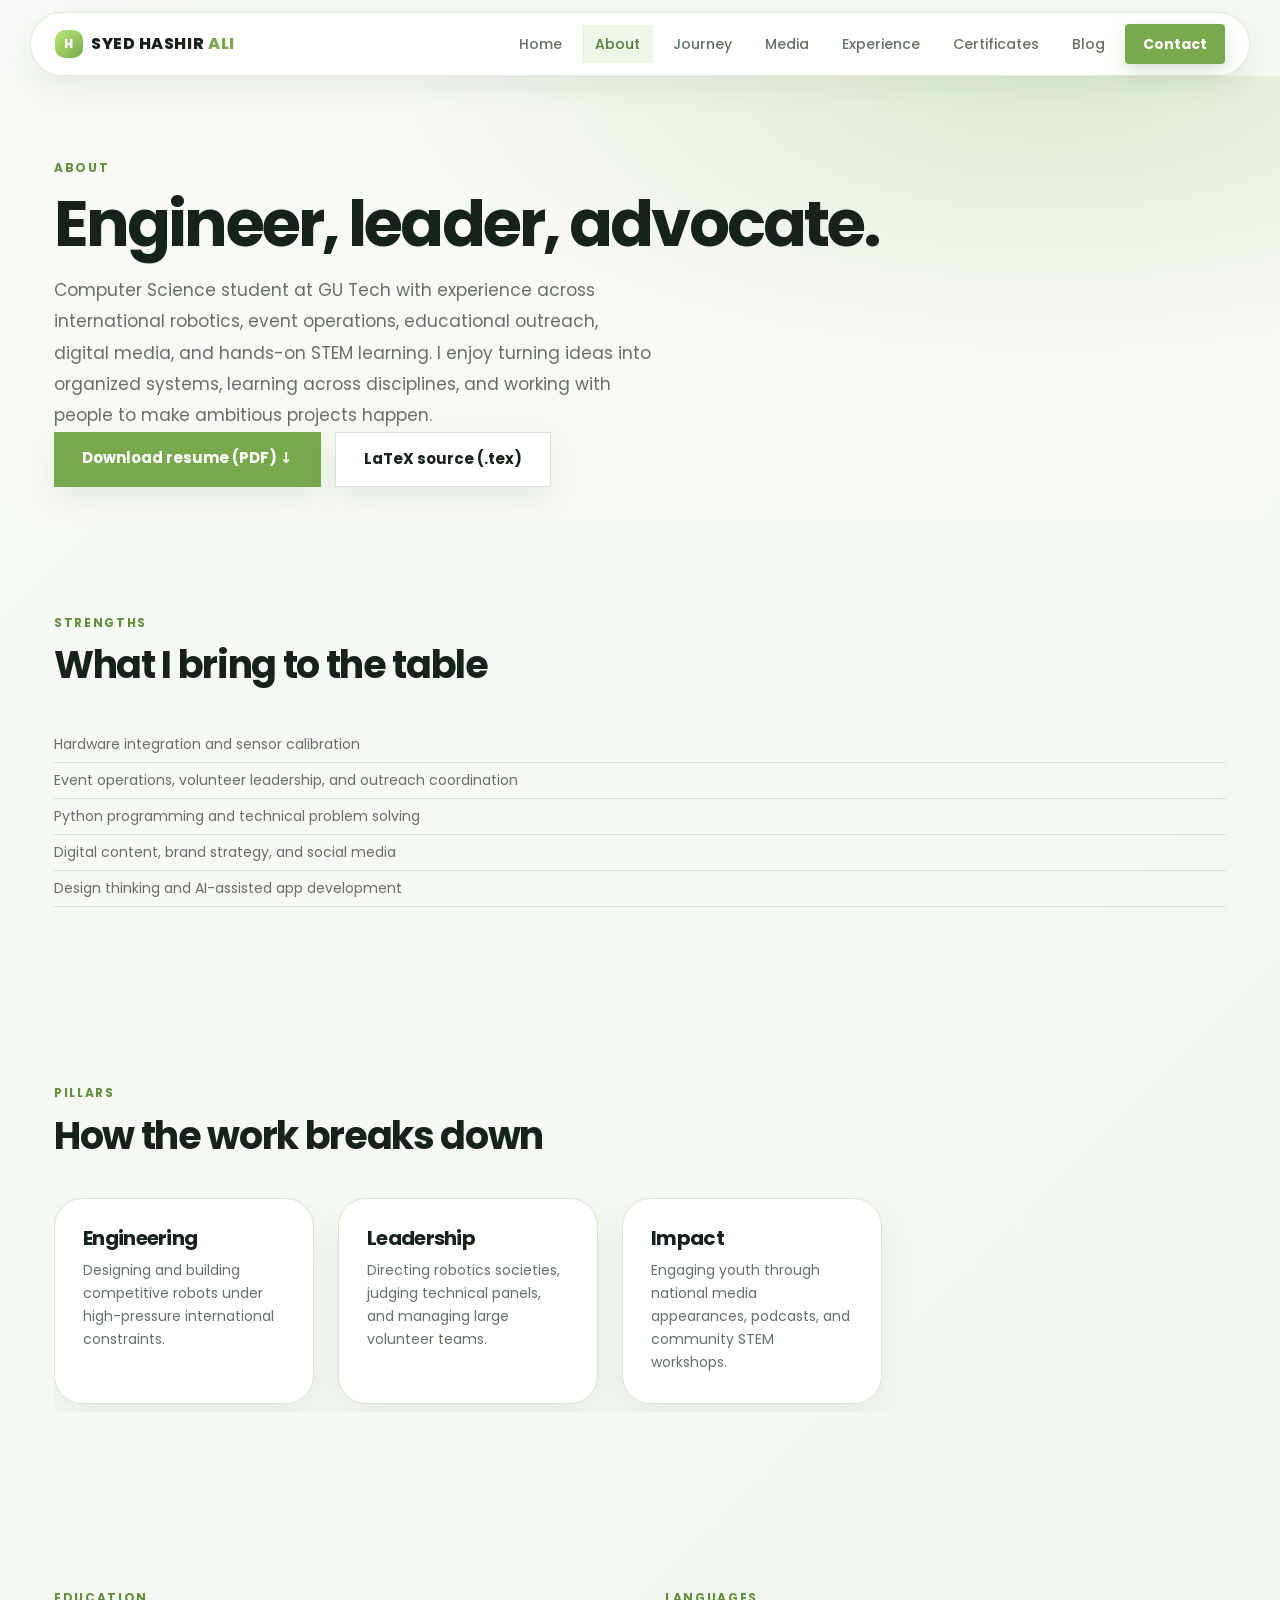
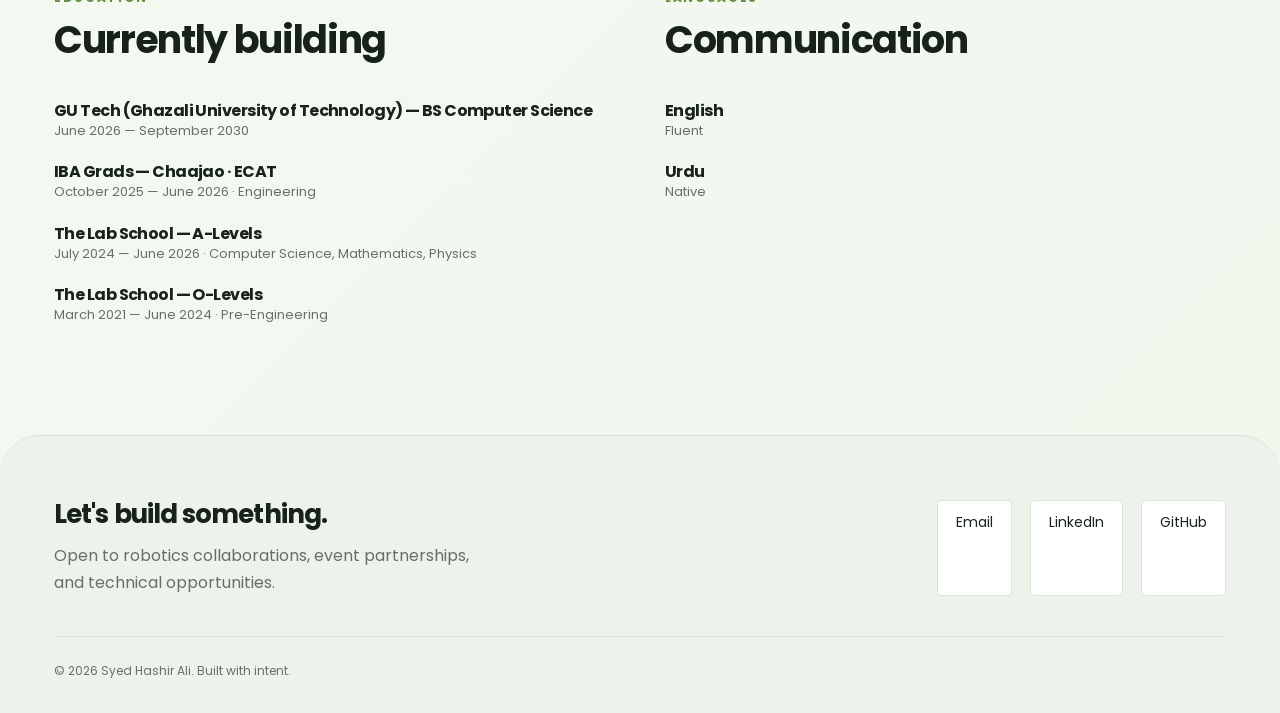
==== commit 26a2ac3d: "Remove XML and Odoo from website skills Co-Authored-By: Claude Opus 5.5 <noreply@anthropic.com>" ====
--- a/public/about.html
+++ b/public/about.html
@@ -48,7 +48,7 @@
         <li>Event operations, volunteer leadership, and outreach coordination</li>
         <li>Python programming and technical problem solving</li>
         <li>Digital content, brand strategy, and social media</li>
-        <li>Design thinking, XML, and Odoo product development</li>
+        <li>Design thinking and AI-assisted app development</li>
       </ul></div>
     </div>
   </div>
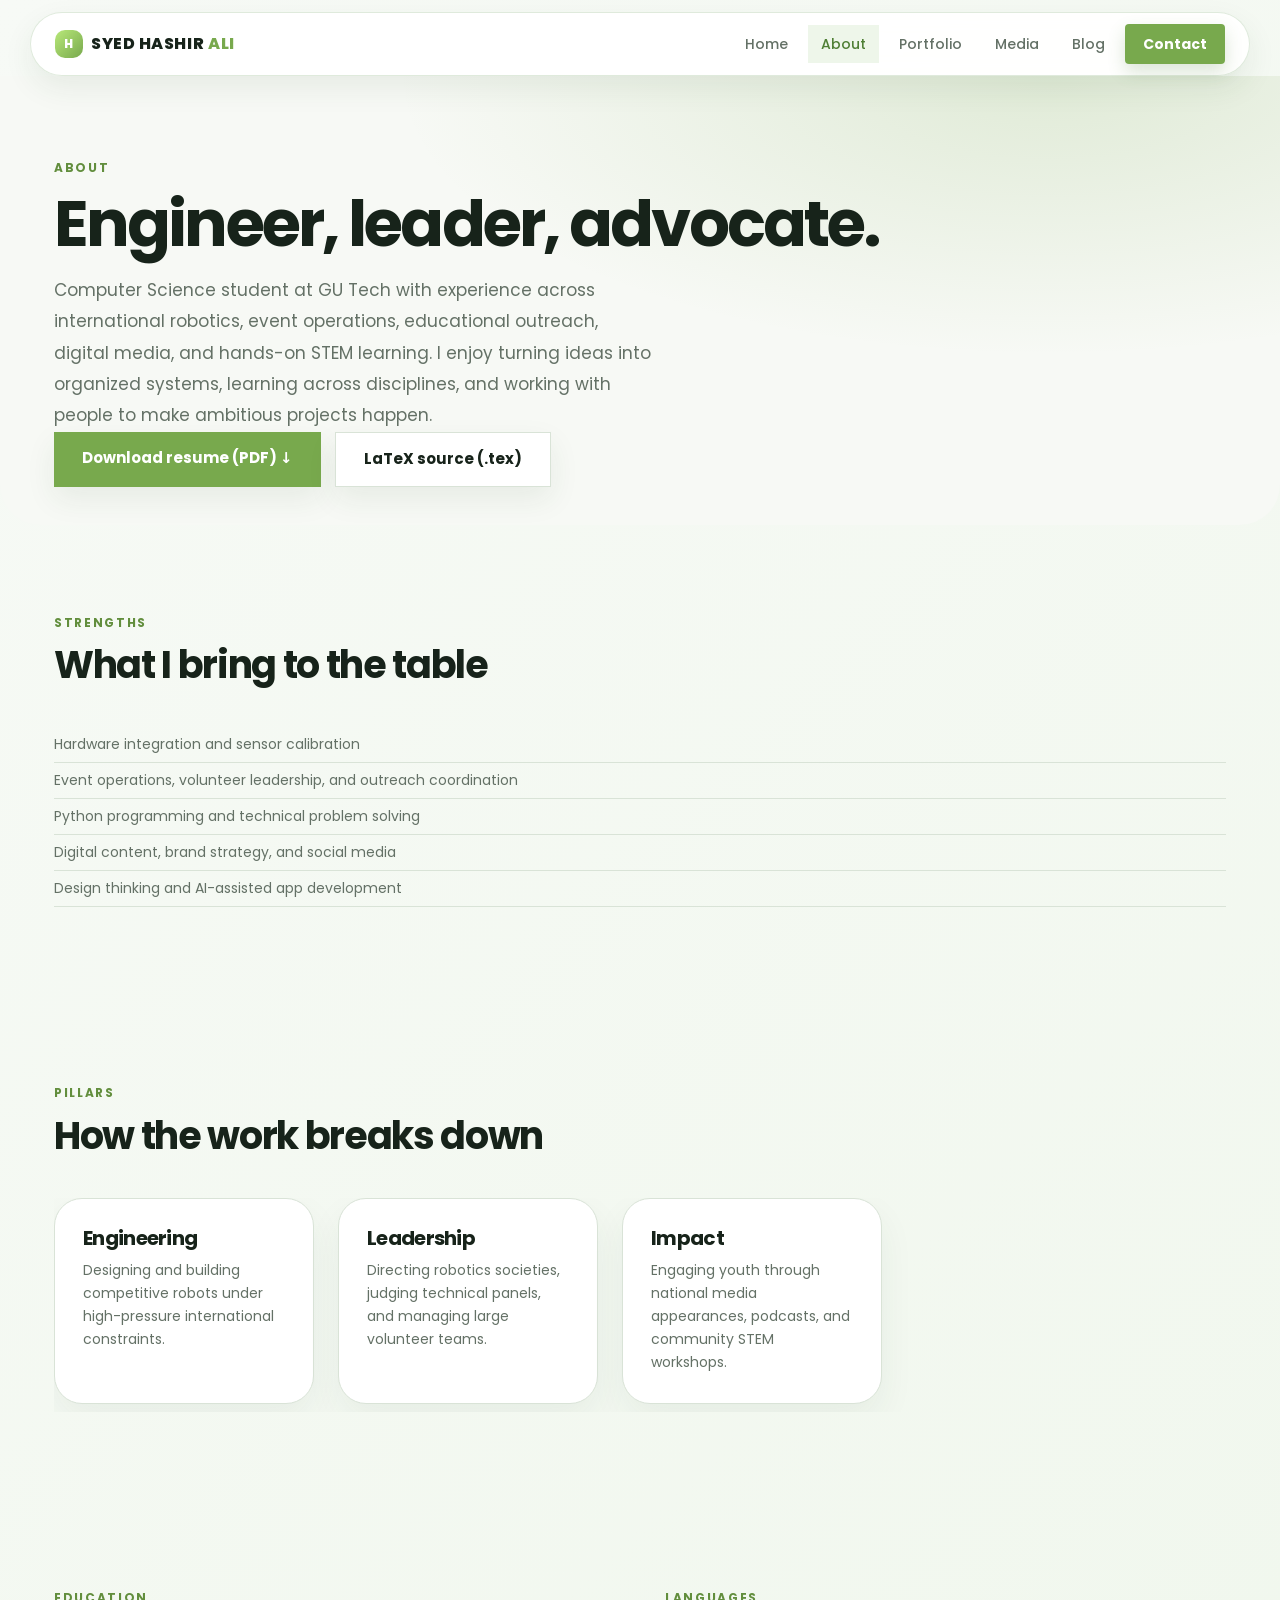
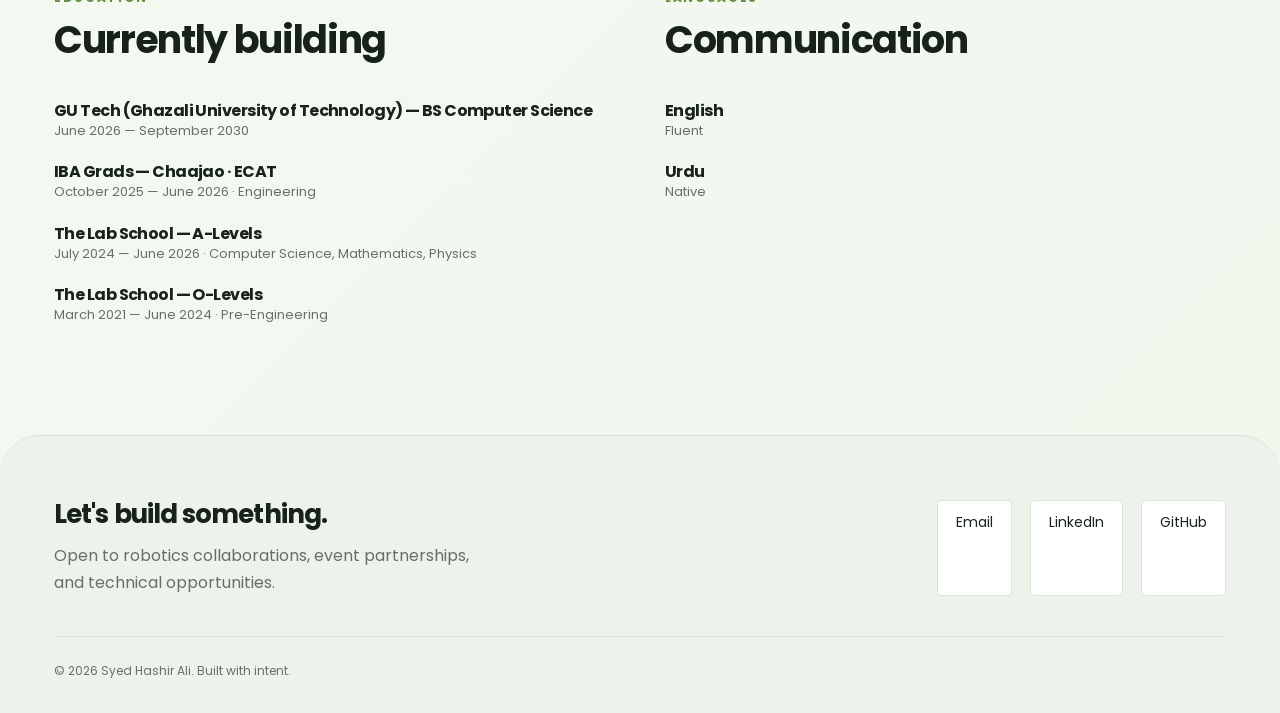
==== commit b7746972: "Add unified portfolio hub Co-authored-by: Copilot <223556219+Copilot@users.noreply.github.com>" ====
--- a/public/about.html
+++ b/public/about.html
@@ -16,11 +16,9 @@
     <button class="nav-toggle" aria-label="Menu">☰</button>
     <ul class="nav-links">
       <li><a href="index.html">Home</a></li>
-      <li><a href="about.html" class="active">About</a></li>
-      <li><a href="journey.html">Journey</a></li>
+      <li><a href="about.html" class="active" aria-current="page">About</a></li>
+      <li><a href="portfolio.html">Portfolio</a></li>
       <li><a href="media.html">Media</a></li>
-      <li><a href="experience.html">Experience</a></li>
-      <li><a href="certifications.html">Certificates</a></li>
       <li><a href="blog.html">Blog</a></li>
       <li><a href="contact.html" class="cta">Contact</a></li>
     </ul>
